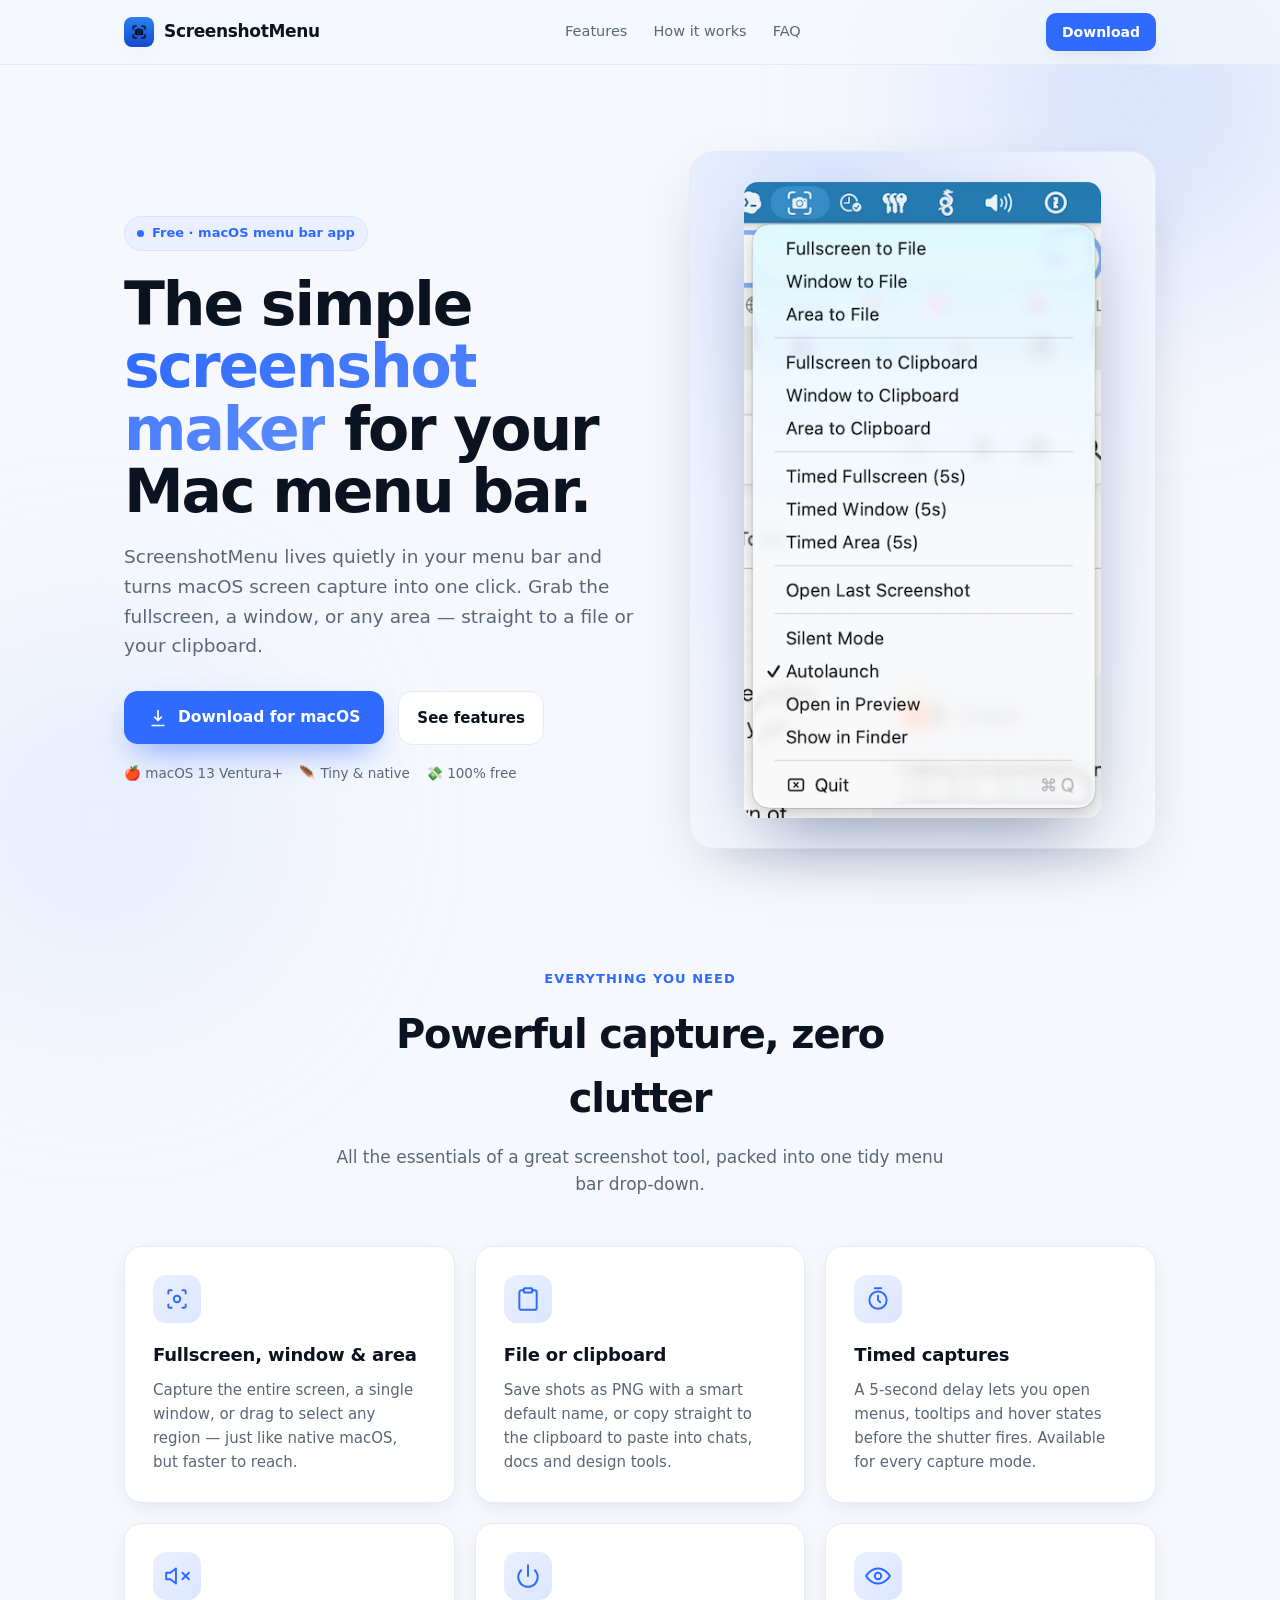
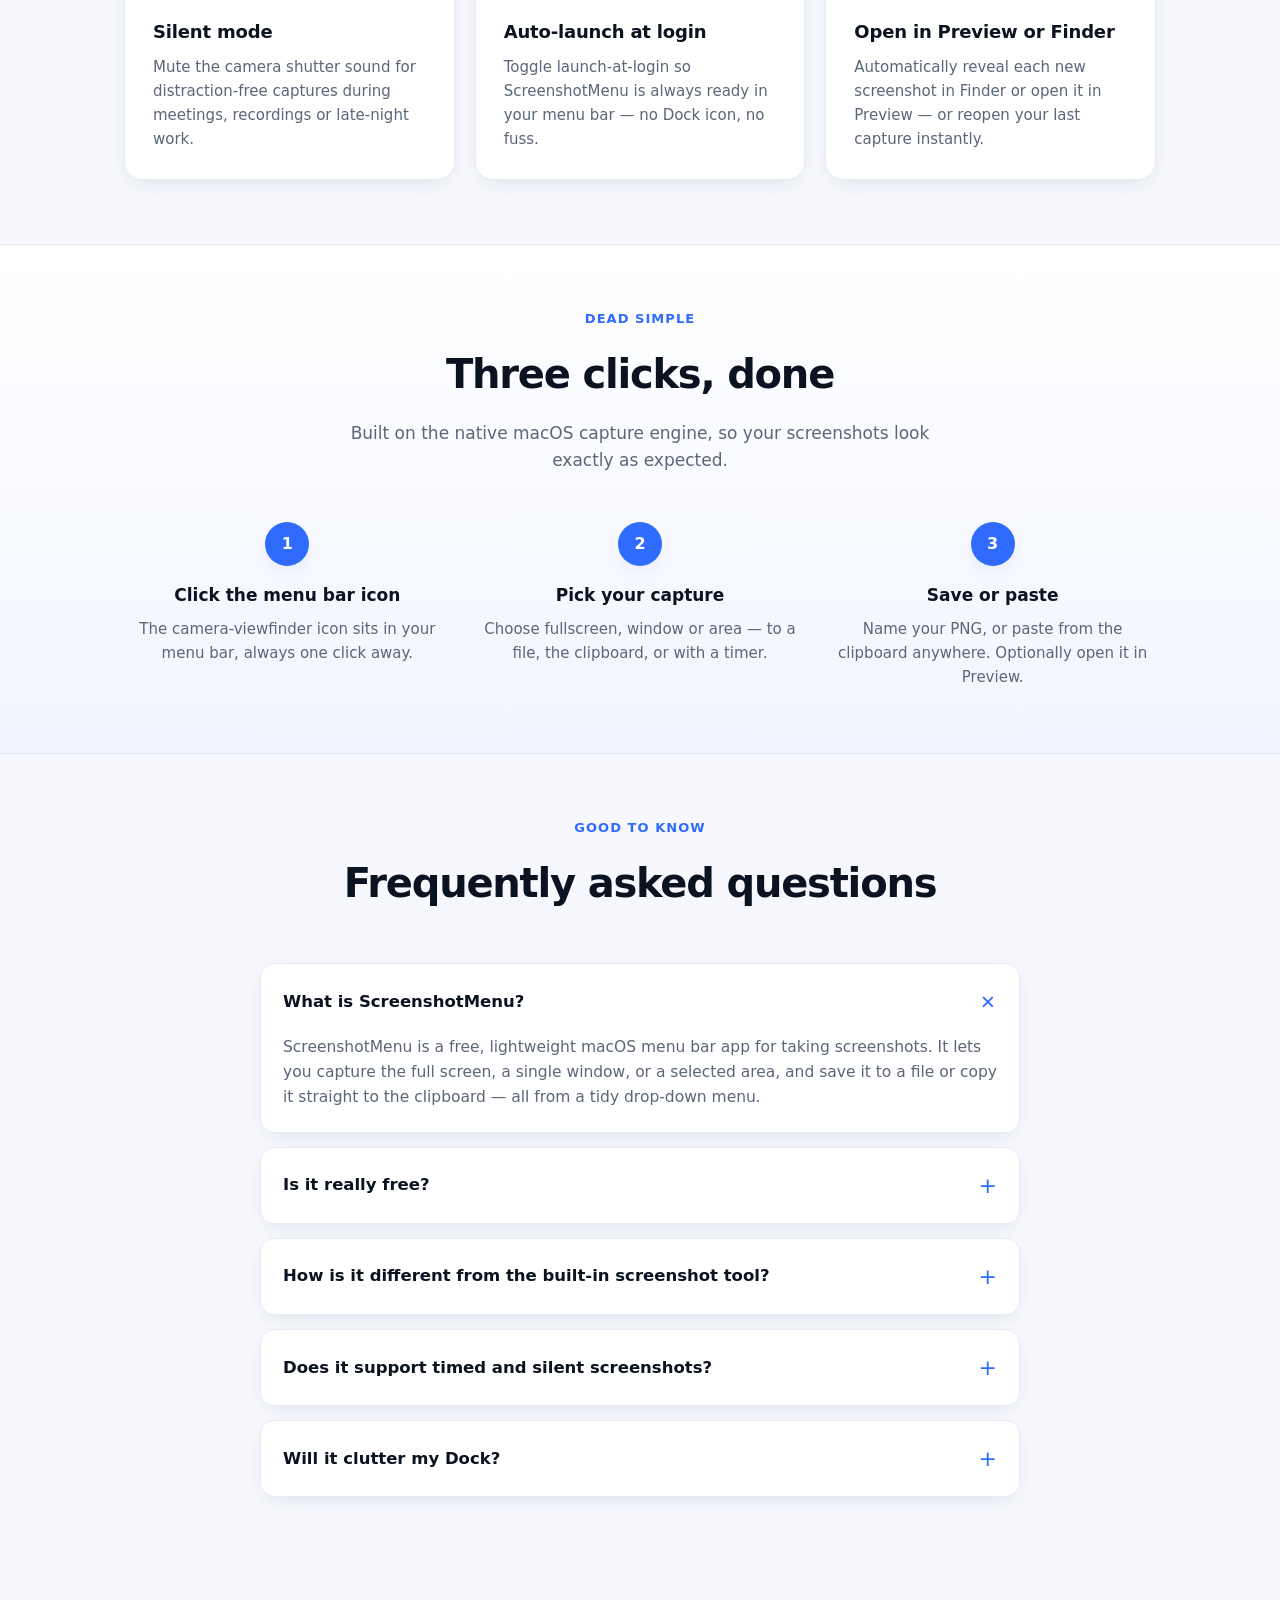
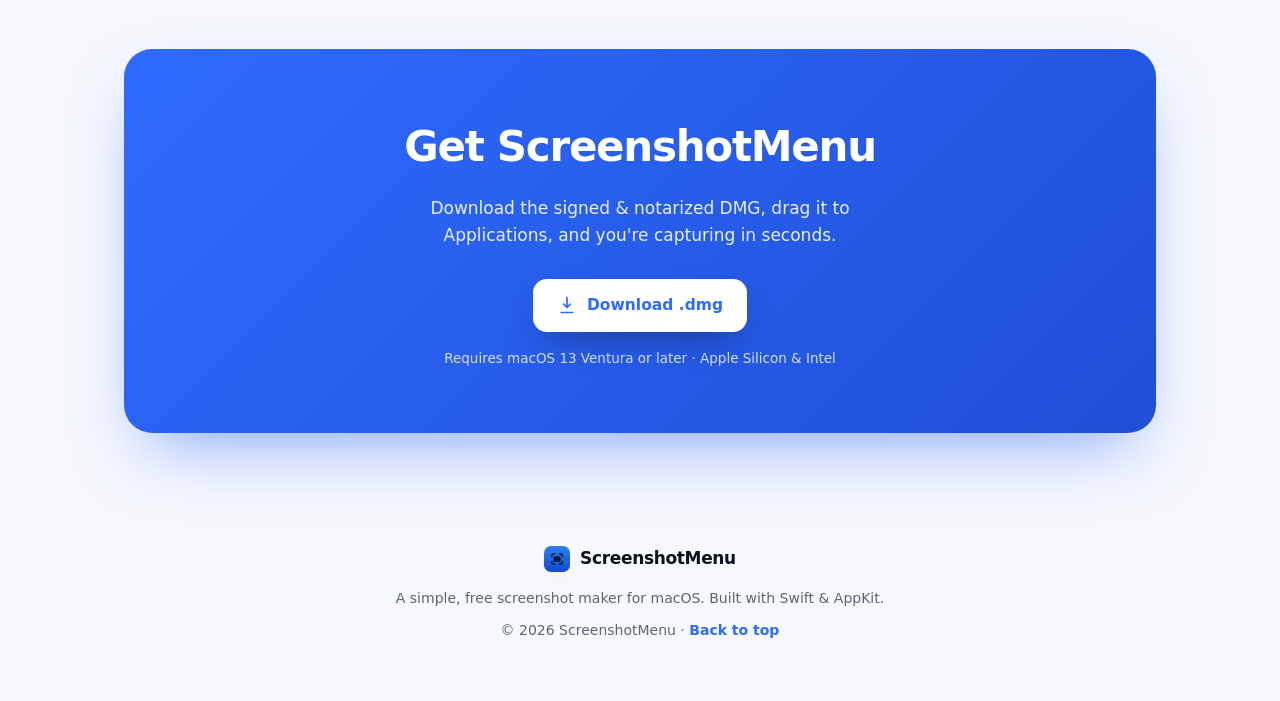
==== web/index.html @ e63505e9 "docs: add README and the marketing site The README is the page people actually land on, so it leads " ====
<!DOCTYPE html>
<html lang="en">
<head>
<meta charset="UTF-8" />
<meta name="viewport" content="width=device-width, initial-scale=1.0" />

<!-- Primary SEO -->
<title>ScreenshotMenu — Free macOS Menu Bar Screenshot App</title>
<meta name="description" content="ScreenshotMenu is a free, lightweight macOS menu bar screenshot tool. Capture fullscreen, window, or area shots to a file or clipboard, with timed captures, silent mode and auto-launch. A simple screenshot maker for Mac." />
<meta name="keywords" content="macOS screenshot app, mac screenshot maker, menu bar screenshot tool, screen capture mac, free screenshot app macOS, area screenshot mac, window screenshot, clipboard screenshot, timed screenshot, screencapture GUI" />
<meta name="author" content="ScreenshotMenu" />
<meta name="robots" content="index, follow" />
<meta name="theme-color" content="#2f6bff" />
<link rel="canonical" href="https://screenshotmenu.nestimer.com/" />
<link rel="icon" type="image/png" href="assets/icon.png" />
<link rel="apple-touch-icon" href="assets/icon.png" />

<!-- Open Graph -->
<meta property="og:type" content="website" />
<meta property="og:url" content="https://screenshotmenu.nestimer.com/" />
<meta property="og:title" content="ScreenshotMenu — Free macOS Menu Bar Screenshot App" />
<meta property="og:description" content="A simple, beautiful screenshot maker for macOS that lives in your menu bar. Capture to file or clipboard, timed shots, silent mode, auto-launch." />
<meta property="og:image" content="https://screenshotmenu.nestimer.com/assets/menu-screenshot.png" />
<meta property="og:site_name" content="ScreenshotMenu" />

<!-- Twitter -->
<meta name="twitter:card" content="summary_large_image" />
<meta name="twitter:title" content="ScreenshotMenu — Free macOS Menu Bar Screenshot App" />
<meta name="twitter:description" content="A simple, beautiful screenshot maker for macOS that lives in your menu bar." />
<meta name="twitter:image" content="https://screenshotmenu.nestimer.com/assets/menu-screenshot.png" />

<!-- Structured data: SoftwareApplication (helps Google & AI assistants) -->
<script type="application/ld+json">
{
  "@context": "https://schema.org",
  "@type": "SoftwareApplication",
  "name": "ScreenshotMenu",
  "applicationCategory": "UtilitiesApplication",
  "applicationSubCategory": "Screenshot Tool",
  "operatingSystem": "macOS 13.0 or later",
  "processorRequirements": "Apple Silicon / Intel",
  "description": "ScreenshotMenu is a free, lightweight macOS menu bar app for taking screenshots. Capture fullscreen, window, or a selected area to a file or directly to the clipboard, with timed captures, silent mode, open-in-Preview and auto-launch at login. A simple screenshot maker for Mac built on top of the native screencapture engine.",
  "offers": {
    "@type": "Offer",
    "price": "0",
    "priceCurrency": "USD"
  },
  "featureList": [
    "Fullscreen, window and area capture",
    "Save to file or copy to clipboard",
    "Timed 5-second captures",
    "Open last screenshot",
    "Silent mode (no shutter sound)",
    "Auto-launch at login",
    "Open in Preview or reveal in Finder",
    "Native menu bar app, no Dock icon"
  ],
  "image": "https://screenshotmenu.nestimer.com/assets/menu-screenshot.png",
  "url": "https://screenshotmenu.nestimer.com/",
  "downloadUrl": "https://screenshotmenu.nestimer.com/ScreenshotMenu.dmg",
  "softwareVersion": "1.0"
}
</script>

<!-- Structured data: FAQ (AI & search rich results) -->
<script type="application/ld+json">
{
  "@context": "https://schema.org",
  "@type": "FAQPage",
  "mainEntity": [
    {
      "@type": "Question",
      "name": "What is ScreenshotMenu?",
      "acceptedAnswer": {
        "@type": "Answer",
        "text": "ScreenshotMenu is a free, lightweight macOS menu bar app for taking screenshots. It lets you capture the full screen, a single window, or a selected area, and save it to a file or copy it straight to the clipboard."
      }
    },
    {
      "@type": "Question",
      "name": "Is ScreenshotMenu free?",
      "acceptedAnswer": {
        "@type": "Answer",
        "text": "Yes. ScreenshotMenu is completely free to download and use on macOS 13 (Ventura) or later."
      }
    },
    {
      "@type": "Question",
      "name": "How does ScreenshotMenu capture screenshots?",
      "acceptedAnswer": {
        "@type": "Answer",
        "text": "It provides a clean menu bar interface on top of macOS's built-in screencapture engine, so screenshots look identical to native macOS captures while being one click away from your menu bar."
      }
    },
    {
      "@type": "Question",
      "name": "Does ScreenshotMenu support timed screenshots?",
      "acceptedAnswer": {
        "@type": "Answer",
        "text": "Yes. You can take timed fullscreen, window, or area screenshots with a 5-second delay, which is useful for capturing menus, tooltips, and hover states."
      }
    }
  ]
}
</script>

<style>
  :root {
    --accent: #2f6bff;
    --accent-2: #5b8bff;
    --ink: #0b1220;
    --muted: #5b6678;
    --bg: #f6f8fd;
    --card: #ffffff;
    --border: #e6eaf2;
    --radius: 18px;
    --shadow: 0 20px 60px -20px rgba(20, 40, 90, .25);
    --shadow-sm: 0 6px 24px -10px rgba(20, 40, 90, .18);
  }

  * { box-sizing: border-box; margin: 0; padding: 0; }

  html { scroll-behavior: smooth; }

  body {
    font-family: -apple-system, BlinkMacSystemFont, "SF Pro Display", "Inter", "Segoe UI", system-ui, sans-serif;
    color: var(--ink);
    background: var(--bg);
    line-height: 1.6;
    -webkit-font-smoothing: antialiased;
    overflow-x: hidden;
  }

  /* ambient gradient blobs */
  body::before, body::after {
    content: "";
    position: fixed;
    border-radius: 50%;
    filter: blur(90px);
    z-index: -1;
    opacity: .5;
  }
  body::before {
    width: 520px; height: 520px;
    background: radial-gradient(circle, #9bb8ff, transparent 70%);
    top: -160px; right: -120px;
  }
  body::after {
    width: 480px; height: 480px;
    background: radial-gradient(circle, #c9d8ff, transparent 70%);
    bottom: -160px; left: -140px;
  }

  a { color: inherit; text-decoration: none; }

  .wrap { max-width: 1080px; margin: 0 auto; padding: 0 24px; }

  /* NAV */
  nav {
    position: sticky; top: 0; z-index: 50;
    backdrop-filter: saturate(180%) blur(20px);
    background: rgba(246, 248, 253, .72);
    border-bottom: 1px solid var(--border);
  }
  nav .wrap { display: flex; align-items: center; justify-content: space-between; height: 64px; }
  .brand { display: flex; align-items: center; gap: 10px; font-weight: 700; font-size: 17px; letter-spacing: -.02em; }
  .brand img { width: 30px; height: 30px; border-radius: 8px; box-shadow: var(--shadow-sm); }
  .nav-links { display: flex; gap: 26px; font-size: 14.5px; color: var(--muted); font-weight: 500; }
  .nav-links a:hover { color: var(--ink); }
  .nav-cta {
    background: var(--accent); color: #fff; padding: 8px 16px; border-radius: 10px;
    font-size: 14px; font-weight: 600; box-shadow: var(--shadow-sm);
    transition: transform .15s ease, box-shadow .15s ease;
  }
  .nav-cta:hover { transform: translateY(-1px); box-shadow: 0 10px 24px -8px rgba(47,107,255,.6); }
  @media (max-width: 720px) { .nav-links { display: none; } }

  /* HERO */
  .hero { padding: 86px 0 56px; }
  .hero .wrap { display: grid; grid-template-columns: 1.05fr .95fr; gap: 48px; align-items: center; }
  .pill {
    display: inline-flex; align-items: center; gap: 8px;
    background: #eaf0ff; color: var(--accent); font-weight: 600; font-size: 13px;
    padding: 6px 12px; border-radius: 999px; margin-bottom: 22px;
    border: 1px solid #d8e2ff;
  }
  .pill .dot { width: 7px; height: 7px; border-radius: 50%; background: var(--accent); }
  h1 {
    font-size: clamp(38px, 5.4vw, 60px); line-height: 1.04; letter-spacing: -.035em;
    font-weight: 800; margin-bottom: 20px;
  }
  h1 .grad {
    background: linear-gradient(120deg, var(--accent), var(--accent-2));
    -webkit-background-clip: text; background-clip: text; color: transparent;
  }
  .lead { font-size: 18.5px; color: var(--muted); max-width: 520px; margin-bottom: 30px; }
  .cta-row { display: flex; gap: 14px; align-items: center; flex-wrap: wrap; }
  .btn-primary {
    display: inline-flex; align-items: center; gap: 10px;
    background: var(--accent); color: #fff; font-weight: 650; font-size: 15.5px;
    padding: 14px 24px; border-radius: 14px; box-shadow: 0 14px 34px -12px rgba(47,107,255,.7);
    transition: transform .15s ease, box-shadow .15s ease;
  }
  .btn-primary:hover { transform: translateY(-2px); box-shadow: 0 20px 44px -12px rgba(47,107,255,.85); }
  .btn-ghost {
    display: inline-flex; align-items: center; gap: 8px;
    color: var(--ink); font-weight: 600; font-size: 15px; padding: 14px 18px;
    border-radius: 14px; border: 1px solid var(--border); background: var(--card);
    transition: border-color .15s ease;
  }
  .btn-ghost:hover { border-color: #c7d2e8; }
  .meta-line { margin-top: 18px; font-size: 13.5px; color: var(--muted); display: flex; gap: 16px; flex-wrap: wrap; }
  .meta-line span { display: inline-flex; align-items: center; gap: 6px; }

  /* hero visual */
  .shot-stage {
    position: relative; display: flex; justify-content: center;
    padding: 30px;
    border-radius: 26px;
    background:
      radial-gradient(120% 120% at 30% 0%, #dbe6ff 0%, #eef3ff 45%, #f6f8fd 100%);
    border: 1px solid var(--border);
    box-shadow: var(--shadow);
  }
  .shot-stage img.shot {
    width: 88%; max-width: 360px; border-radius: 14px;
    box-shadow: 0 30px 70px -24px rgba(20,40,90,.5);
  }

  @media (max-width: 880px) {
    .hero .wrap { grid-template-columns: 1fr; }
    .hero { padding: 56px 0 36px; }
    .lead { margin-left: auto; margin-right: auto; }
    .hero .col-text { text-align: center; }
    .cta-row { justify-content: center; }
    .meta-line { justify-content: center; }
  }

  /* SECTION */
  section { padding: 64px 0; }
  .section-head { text-align: center; max-width: 640px; margin: 0 auto 48px; }
  .section-head h2 { font-size: clamp(28px, 3.6vw, 40px); letter-spacing: -.03em; font-weight: 800; margin-bottom: 14px; }
  .section-head p { color: var(--muted); font-size: 17px; }
  .eyebrow { color: var(--accent); font-weight: 700; font-size: 13px; letter-spacing: .08em; text-transform: uppercase; margin-bottom: 12px; }

  /* FEATURE GRID */
  .grid { display: grid; grid-template-columns: repeat(3, 1fr); gap: 20px; }
  @media (max-width: 880px) { .grid { grid-template-columns: 1fr; } }
  .feature {
    background: var(--card); border: 1px solid var(--border); border-radius: var(--radius);
    padding: 28px; box-shadow: var(--shadow-sm);
    transition: transform .18s ease, box-shadow .18s ease;
  }
  .feature:hover { transform: translateY(-4px); box-shadow: var(--shadow); }
  .ficon {
    width: 48px; height: 48px; border-radius: 13px; display: grid; place-items: center;
    background: linear-gradient(135deg, #eaf0ff, #dbe6ff); color: var(--accent); margin-bottom: 18px;
  }
  .ficon svg { width: 26px; height: 26px; }
  .feature h3 { font-size: 18px; letter-spacing: -.01em; margin-bottom: 8px; }
  .feature p { color: var(--muted); font-size: 15px; }

  /* HOW / steps */
  .how { background: linear-gradient(180deg, #fff, #f1f5ff); border-top: 1px solid var(--border); border-bottom: 1px solid var(--border); }
  .steps { display: grid; grid-template-columns: repeat(3, 1fr); gap: 26px; }
  @media (max-width: 880px) { .steps { grid-template-columns: 1fr; } }
  .step { text-align: center; }
  .step .num {
    width: 44px; height: 44px; border-radius: 50%; background: var(--accent); color: #fff;
    display: grid; place-items: center; font-weight: 700; margin: 0 auto 16px; box-shadow: var(--shadow-sm);
  }
  .step h3 { font-size: 17px; margin-bottom: 8px; }
  .step p { color: var(--muted); font-size: 15px; }

  /* FAQ */
  .faq-list { max-width: 760px; margin: 0 auto; display: flex; flex-direction: column; gap: 14px; }
  details {
    background: var(--card); border: 1px solid var(--border); border-radius: 14px;
    padding: 4px 22px; box-shadow: var(--shadow-sm);
  }
  details summary {
    cursor: pointer; list-style: none; padding: 16px 0; font-weight: 650; font-size: 16.5px;
    display: flex; justify-content: space-between; align-items: center; gap: 16px;
  }
  details summary::-webkit-details-marker { display: none; }
  details summary::after { content: "+"; color: var(--accent); font-size: 22px; font-weight: 400; transition: transform .2s ease; }
  details[open] summary::after { transform: rotate(45deg); }
  details p { color: var(--muted); padding: 0 0 18px; font-size: 15.5px; }

  /* DOWNLOAD CTA */
  .download {
    text-align: center;
    background: linear-gradient(135deg, var(--accent), #1f4fd6);
    color: #fff; border-radius: 28px; padding: 64px 32px; margin: 24px 0 0;
    box-shadow: 0 30px 70px -24px rgba(47,107,255,.6);
  }
  .download h2 { font-size: clamp(28px, 4vw, 42px); letter-spacing: -.03em; margin-bottom: 14px; font-weight: 800; }
  .download p { opacity: .9; font-size: 17px; max-width: 520px; margin: 0 auto 30px; }
  .download .btn-primary { background: #fff; color: var(--accent); box-shadow: 0 14px 34px -12px rgba(0,0,0,.4); }
  .download .btn-primary:hover { box-shadow: 0 20px 44px -12px rgba(0,0,0,.5); }
  .download .sub { margin-top: 16px; font-size: 13.5px; opacity: .8; }

  /* FOOTER */
  footer { padding: 48px 0 60px; text-align: center; color: var(--muted); font-size: 14px; }
  footer .brand { justify-content: center; margin-bottom: 14px; color: var(--ink); }
  footer a { color: var(--accent); font-weight: 600; }
</style>
</head>
<body>

<nav>
  <div class="wrap">
    <a class="brand" href="#top"><img src="assets/icon.png" alt="ScreenshotMenu icon" /> ScreenshotMenu</a>
    <div class="nav-links">
      <a href="#features">Features</a>
      <a href="#how">How it works</a>
      <a href="#faq">FAQ</a>
    </div>
    <a class="nav-cta" href="#download">Download</a>
  </div>
</nav>

<!-- HERO -->
<header class="hero" id="top">
  <div class="wrap">
    <div class="col-text">
      <span class="pill"><span class="dot"></span> Free · macOS menu bar app</span>
      <h1>The simple <span class="grad">screenshot maker</span> for your Mac menu bar.</h1>
      <p class="lead">
        ScreenshotMenu lives quietly in your menu bar and turns macOS screen capture into one click.
        Grab the fullscreen, a window, or any area — straight to a file or your clipboard.
      </p>
      <div class="cta-row">
        <a class="btn-primary" href="#download">
          <svg width="20" height="20" viewBox="0 0 24 24" fill="none" stroke="currentColor" stroke-width="2" stroke-linecap="round" stroke-linejoin="round"><path d="M12 3v12m0 0l-4-4m4 4l4-4M5 21h14"/></svg>
          Download for macOS
        </a>
        <a class="btn-ghost" href="#features">See features</a>
      </div>
      <div class="meta-line">
        <span>🍎 macOS 13 Ventura+</span>
        <span>🪶 Tiny & native</span>
        <span>💸 100% free</span>
      </div>
    </div>

    <div class="col-visual">
      <div class="shot-stage">
        <img class="shot" src="assets/menu-screenshot.png" alt="ScreenshotMenu open in the macOS menu bar showing capture options" />
      </div>
    </div>
  </div>
</header>

<!-- FEATURES -->
<section id="features">
  <div class="wrap">
    <div class="section-head">
      <div class="eyebrow">Everything you need</div>
      <h2>Powerful capture, zero clutter</h2>
      <p>All the essentials of a great screenshot tool, packed into one tidy menu bar drop-down.</p>
    </div>

    <div class="grid">
      <div class="feature">
        <div class="ficon"><svg viewBox="0 0 24 24" fill="none" stroke="currentColor" stroke-width="1.8" stroke-linecap="round" stroke-linejoin="round"><path d="M4 7V5a1 1 0 0 1 1-1h2M17 4h2a1 1 0 0 1 1 1v2M20 17v2a1 1 0 0 1-1 1h-2M7 20H5a1 1 0 0 1-1-1v-2"/><circle cx="12" cy="12" r="3"/></svg></div>
        <h3>Fullscreen, window & area</h3>
        <p>Capture the entire screen, a single window, or drag to select any region — just like native macOS, but faster to reach.</p>
      </div>

      <div class="feature">
        <div class="ficon"><svg viewBox="0 0 24 24" fill="none" stroke="currentColor" stroke-width="1.8" stroke-linecap="round" stroke-linejoin="round"><rect x="8" y="2" width="8" height="4" rx="1"/><path d="M16 4h2a2 2 0 0 1 2 2v14a2 2 0 0 1-2 2H6a2 2 0 0 1-2-2V6a2 2 0 0 1 2-2h2"/></svg></div>
        <h3>File or clipboard</h3>
        <p>Save shots as PNG with a smart default name, or copy straight to the clipboard to paste into chats, docs and design tools.</p>
      </div>

      <div class="feature">
        <div class="ficon"><svg viewBox="0 0 24 24" fill="none" stroke="currentColor" stroke-width="1.8" stroke-linecap="round" stroke-linejoin="round"><circle cx="12" cy="13" r="8"/><path d="M12 9v4l2 2M9 2h6"/></svg></div>
        <h3>Timed captures</h3>
        <p>A 5-second delay lets you open menus, tooltips and hover states before the shutter fires. Available for every capture mode.</p>
      </div>

      <div class="feature">
        <div class="ficon"><svg viewBox="0 0 24 24" fill="none" stroke="currentColor" stroke-width="1.8" stroke-linecap="round" stroke-linejoin="round"><path d="M11 5 6 9H2v6h4l5 4V5z"/><line x1="23" y1="9" x2="17" y2="15"/><line x1="17" y1="9" x2="23" y2="15"/></svg></div>
        <h3>Silent mode</h3>
        <p>Mute the camera shutter sound for distraction-free captures during meetings, recordings or late-night work.</p>
      </div>

      <div class="feature">
        <div class="ficon"><svg viewBox="0 0 24 24" fill="none" stroke="currentColor" stroke-width="1.8" stroke-linecap="round" stroke-linejoin="round"><path d="M18.36 6.64a9 9 0 1 1-12.73 0"/><line x1="12" y1="2" x2="12" y2="12"/></svg></div>
        <h3>Auto-launch at login</h3>
        <p>Toggle launch-at-login so ScreenshotMenu is always ready in your menu bar — no Dock icon, no fuss.</p>
      </div>

      <div class="feature">
        <div class="ficon"><svg viewBox="0 0 24 24" fill="none" stroke="currentColor" stroke-width="1.8" stroke-linecap="round" stroke-linejoin="round"><path d="M1 12s4-7 11-7 11 7 11 7-4 7-11 7-11-7-11-7z"/><circle cx="12" cy="12" r="3"/></svg></div>
        <h3>Open in Preview or Finder</h3>
        <p>Automatically reveal each new screenshot in Finder or open it in Preview — or reopen your last capture instantly.</p>
      </div>
    </div>
  </div>
</section>

<!-- HOW IT WORKS -->
<section class="how" id="how">
  <div class="wrap">
    <div class="section-head">
      <div class="eyebrow">Dead simple</div>
      <h2>Three clicks, done</h2>
      <p>Built on the native macOS capture engine, so your screenshots look exactly as expected.</p>
    </div>
    <div class="steps">
      <div class="step">
        <div class="num">1</div>
        <h3>Click the menu bar icon</h3>
        <p>The camera-viewfinder icon sits in your menu bar, always one click away.</p>
      </div>
      <div class="step">
        <div class="num">2</div>
        <h3>Pick your capture</h3>
        <p>Choose fullscreen, window or area — to a file, the clipboard, or with a timer.</p>
      </div>
      <div class="step">
        <div class="num">3</div>
        <h3>Save or paste</h3>
        <p>Name your PNG, or paste from the clipboard anywhere. Optionally open it in Preview.</p>
      </div>
    </div>
  </div>
</section>

<!-- FAQ -->
<section id="faq">
  <div class="wrap">
    <div class="section-head">
      <div class="eyebrow">Good to know</div>
      <h2>Frequently asked questions</h2>
    </div>
    <div class="faq-list">
      <details open>
        <summary>What is ScreenshotMenu?</summary>
        <p>ScreenshotMenu is a free, lightweight macOS menu bar app for taking screenshots. It lets you capture the full screen, a single window, or a selected area, and save it to a file or copy it straight to the clipboard — all from a tidy drop-down menu.</p>
      </details>
      <details>
        <summary>Is it really free?</summary>
        <p>Yes. ScreenshotMenu is completely free to download and use on macOS 13 (Ventura) or later, on both Apple Silicon and Intel Macs.</p>
      </details>
      <details>
        <summary>How is it different from the built-in screenshot tool?</summary>
        <p>It uses the same native macOS capture engine, so quality is identical — but it puts every mode (file, clipboard, timed, fullscreen, window, area) one click away in your menu bar, with extras like silent mode, auto-launch and open-in-Preview.</p>
      </details>
      <details>
        <summary>Does it support timed and silent screenshots?</summary>
        <p>Yes. Take 5-second timed captures to grab menus and hover states, and enable Silent Mode to mute the shutter sound.</p>
      </details>
      <details>
        <summary>Will it clutter my Dock?</summary>
        <p>No. ScreenshotMenu is a menu-bar-only app (no Dock icon) and uses almost no resources.</p>
      </details>
    </div>
  </div>
</section>

<!-- DOWNLOAD -->
<section id="download">
  <div class="wrap">
    <div class="download">
      <h2>Get ScreenshotMenu</h2>
      <p>Download the signed &amp; notarized DMG, drag it to Applications, and you're capturing in seconds.</p>
      <a class="btn-primary" href="ScreenshotMenu.dmg" download>
        <svg width="20" height="20" viewBox="0 0 24 24" fill="none" stroke="currentColor" stroke-width="2" stroke-linecap="round" stroke-linejoin="round"><path d="M12 3v12m0 0l-4-4m4 4l4-4M5 21h14"/></svg>
        Download .dmg
      </a>
      <div class="sub">Requires macOS 13 Ventura or later · Apple Silicon &amp; Intel</div>
    </div>
  </div>
</section>

<!-- FOOTER -->
<footer>
  <div class="wrap">
    <div class="brand"><img src="assets/icon.png" alt="ScreenshotMenu icon" style="width:26px;height:26px;border-radius:7px;" /> ScreenshotMenu</div>
    <p>A simple, free screenshot maker for macOS. Built with Swift &amp; AppKit.</p>
    <p style="margin-top:10px;">© 2026 ScreenshotMenu · <a href="#top">Back to top</a></p>
  </div>
</footer>

</body>
</html>
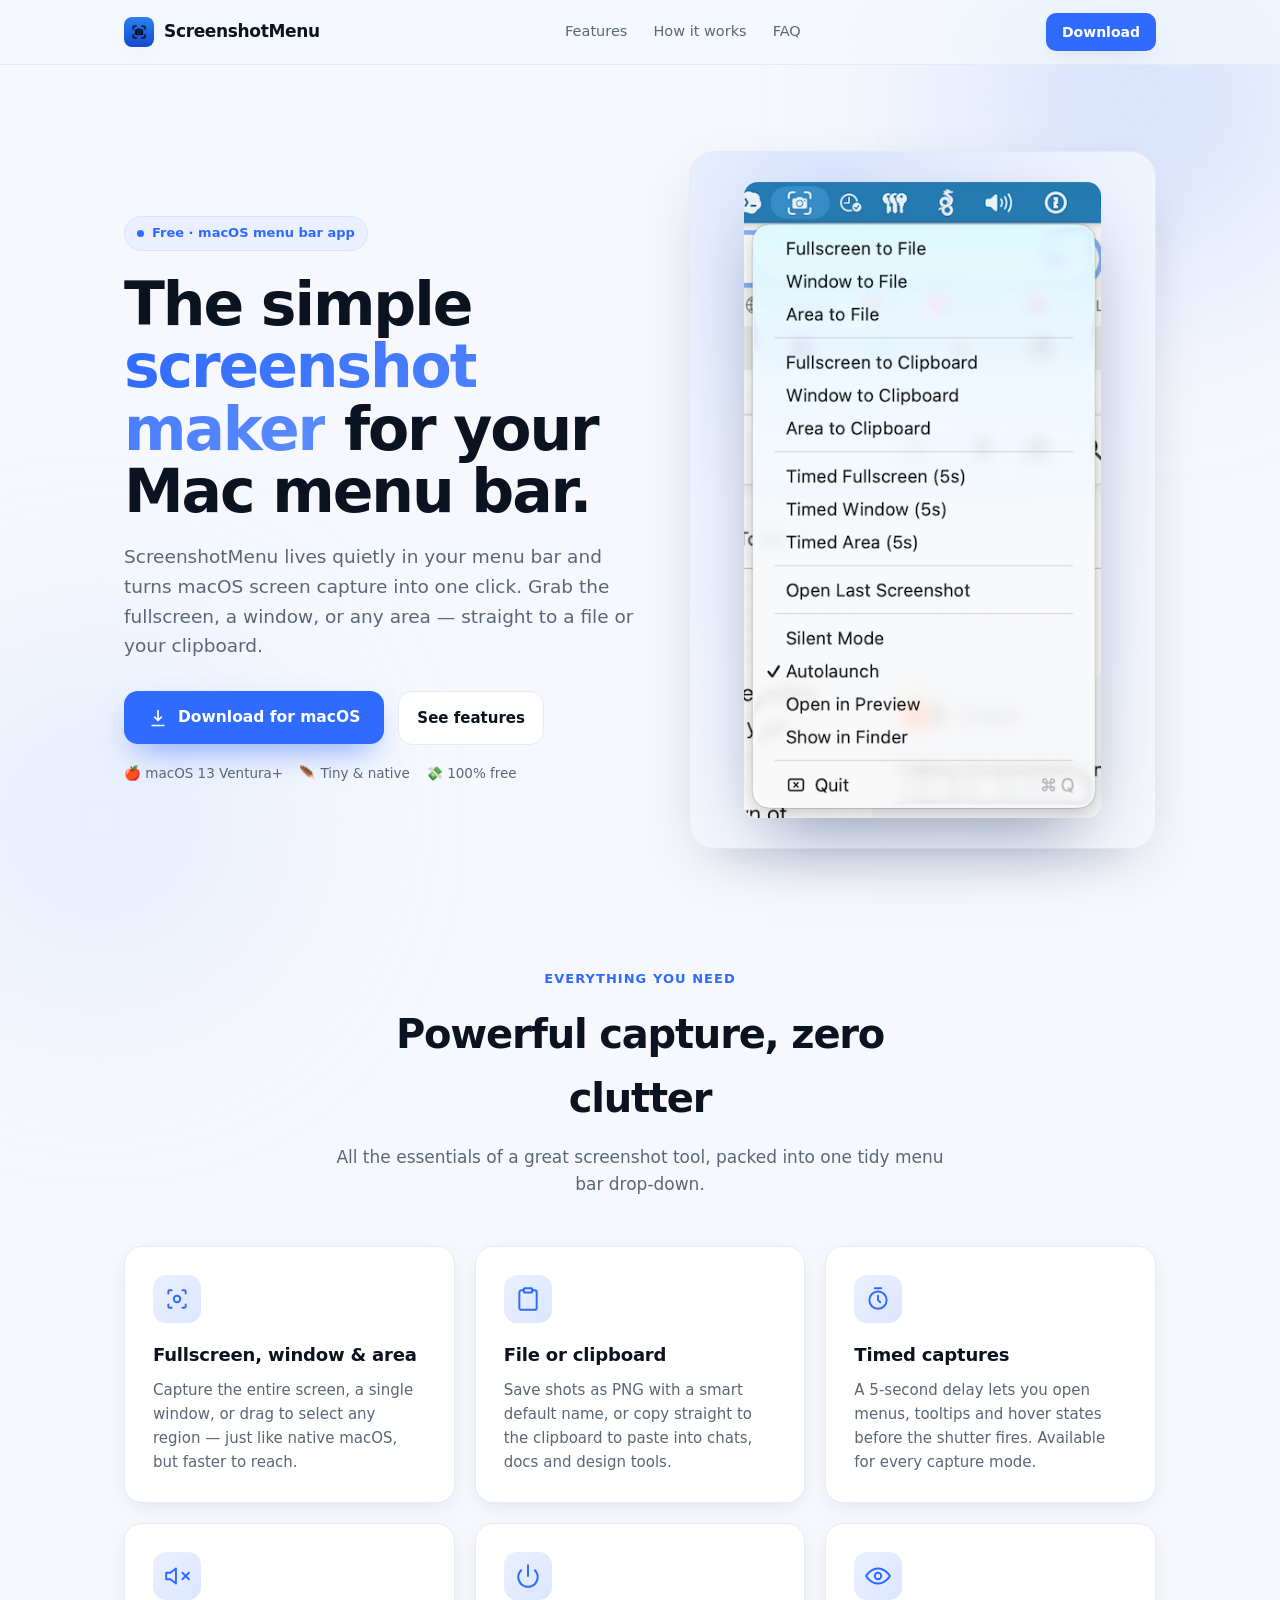
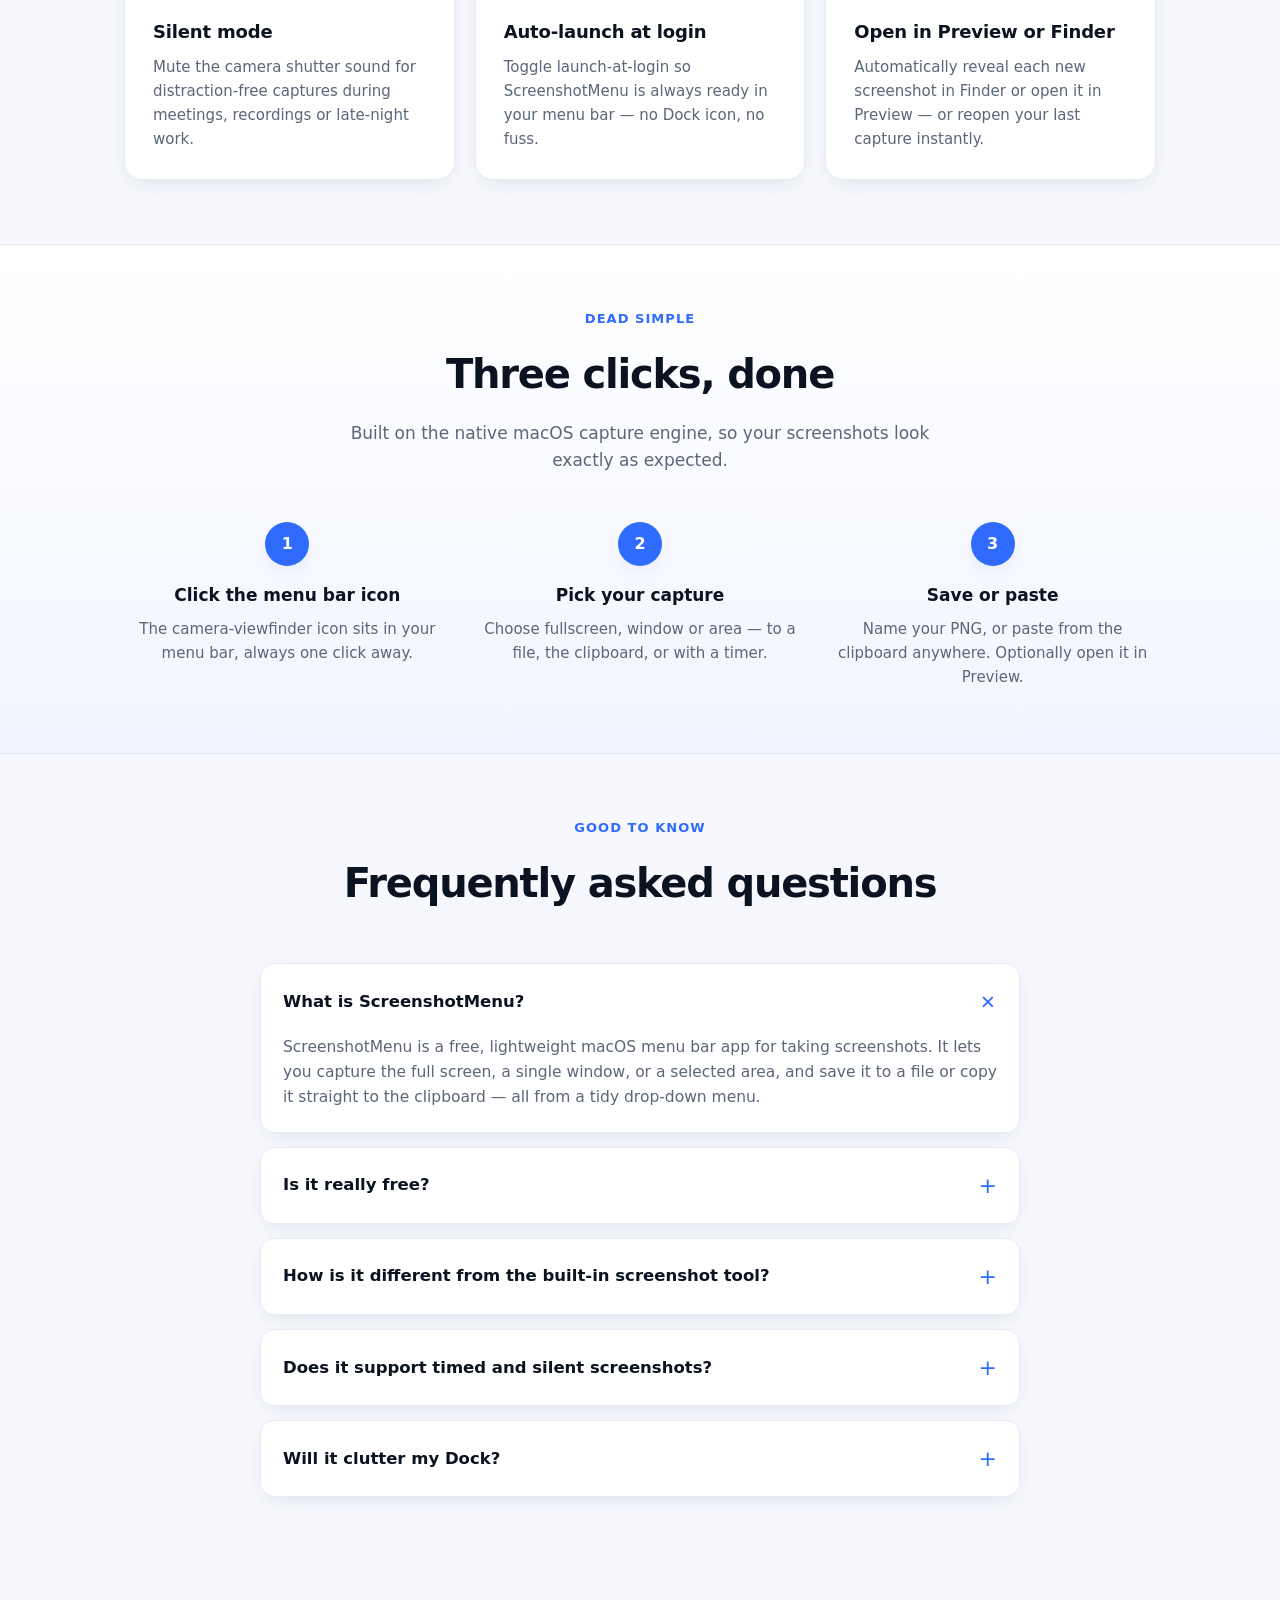
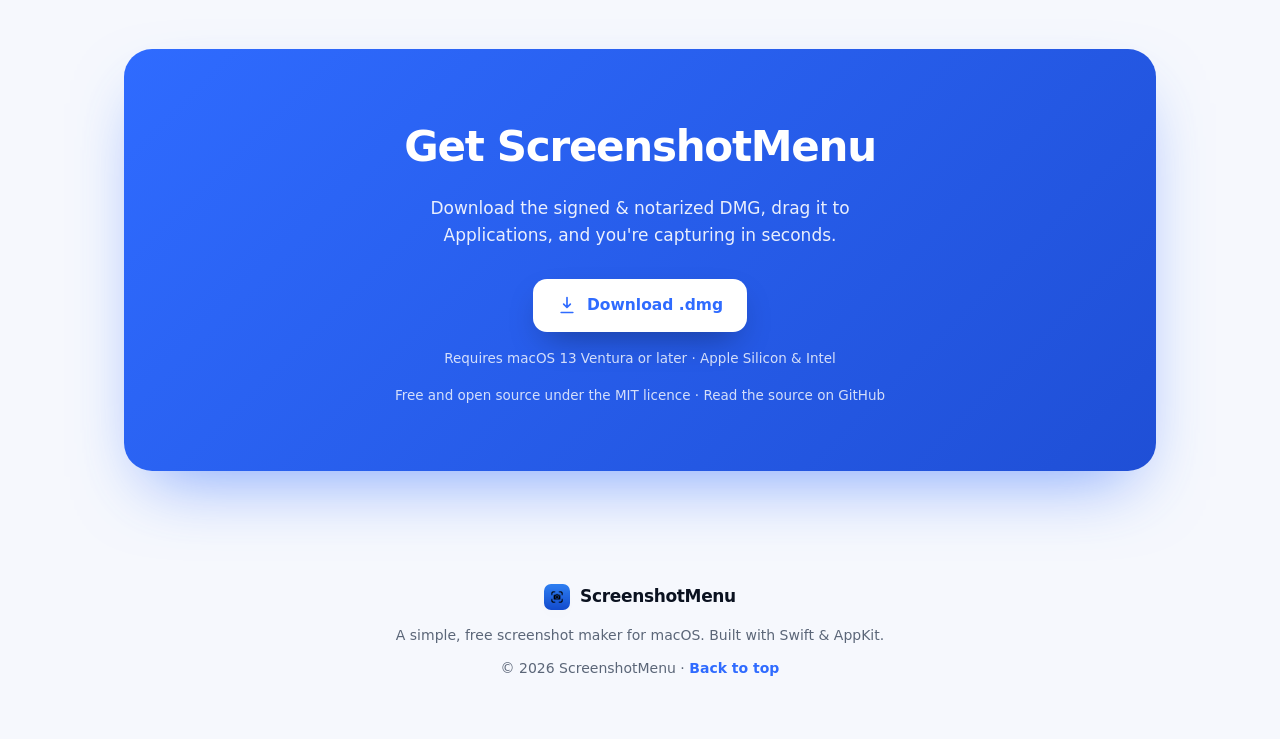
==== commit b4e5c004: "site: point downloads at the GitHub release The page linked a DMG sitting next to it, which had drif" ====
--- a/web/index.html
+++ b/web/index.html
@@ -57,7 +57,7 @@
   ],
   "image": "https://screenshotmenu.nestimer.com/assets/menu-screenshot.png",
   "url": "https://screenshotmenu.nestimer.com/",
-  "downloadUrl": "https://screenshotmenu.nestimer.com/ScreenshotMenu.dmg",
+  "downloadUrl": "https://github.com/ScreenshotMenu/ScreenshotMenu/releases/latest/download/ScreenshotMenu.dmg",
   "softwareVersion": "1.0"
 }
 </script>
@@ -467,11 +467,12 @@
     <div class="download">
       <h2>Get ScreenshotMenu</h2>
       <p>Download the signed &amp; notarized DMG, drag it to Applications, and you're capturing in seconds.</p>
-      <a class="btn-primary" href="ScreenshotMenu.dmg" download>
+      <a class="btn-primary" href="https://github.com/ScreenshotMenu/ScreenshotMenu/releases/latest/download/ScreenshotMenu.dmg">
         <svg width="20" height="20" viewBox="0 0 24 24" fill="none" stroke="currentColor" stroke-width="2" stroke-linecap="round" stroke-linejoin="round"><path d="M12 3v12m0 0l-4-4m4 4l4-4M5 21h14"/></svg>
         Download .dmg
       </a>
       <div class="sub">Requires macOS 13 Ventura or later · Apple Silicon &amp; Intel</div>
+      <div class="sub">Free and open source under the MIT licence · <a href="https://github.com/ScreenshotMenu/ScreenshotMenu">Read the source on GitHub</a></div>
     </div>
   </div>
 </section>
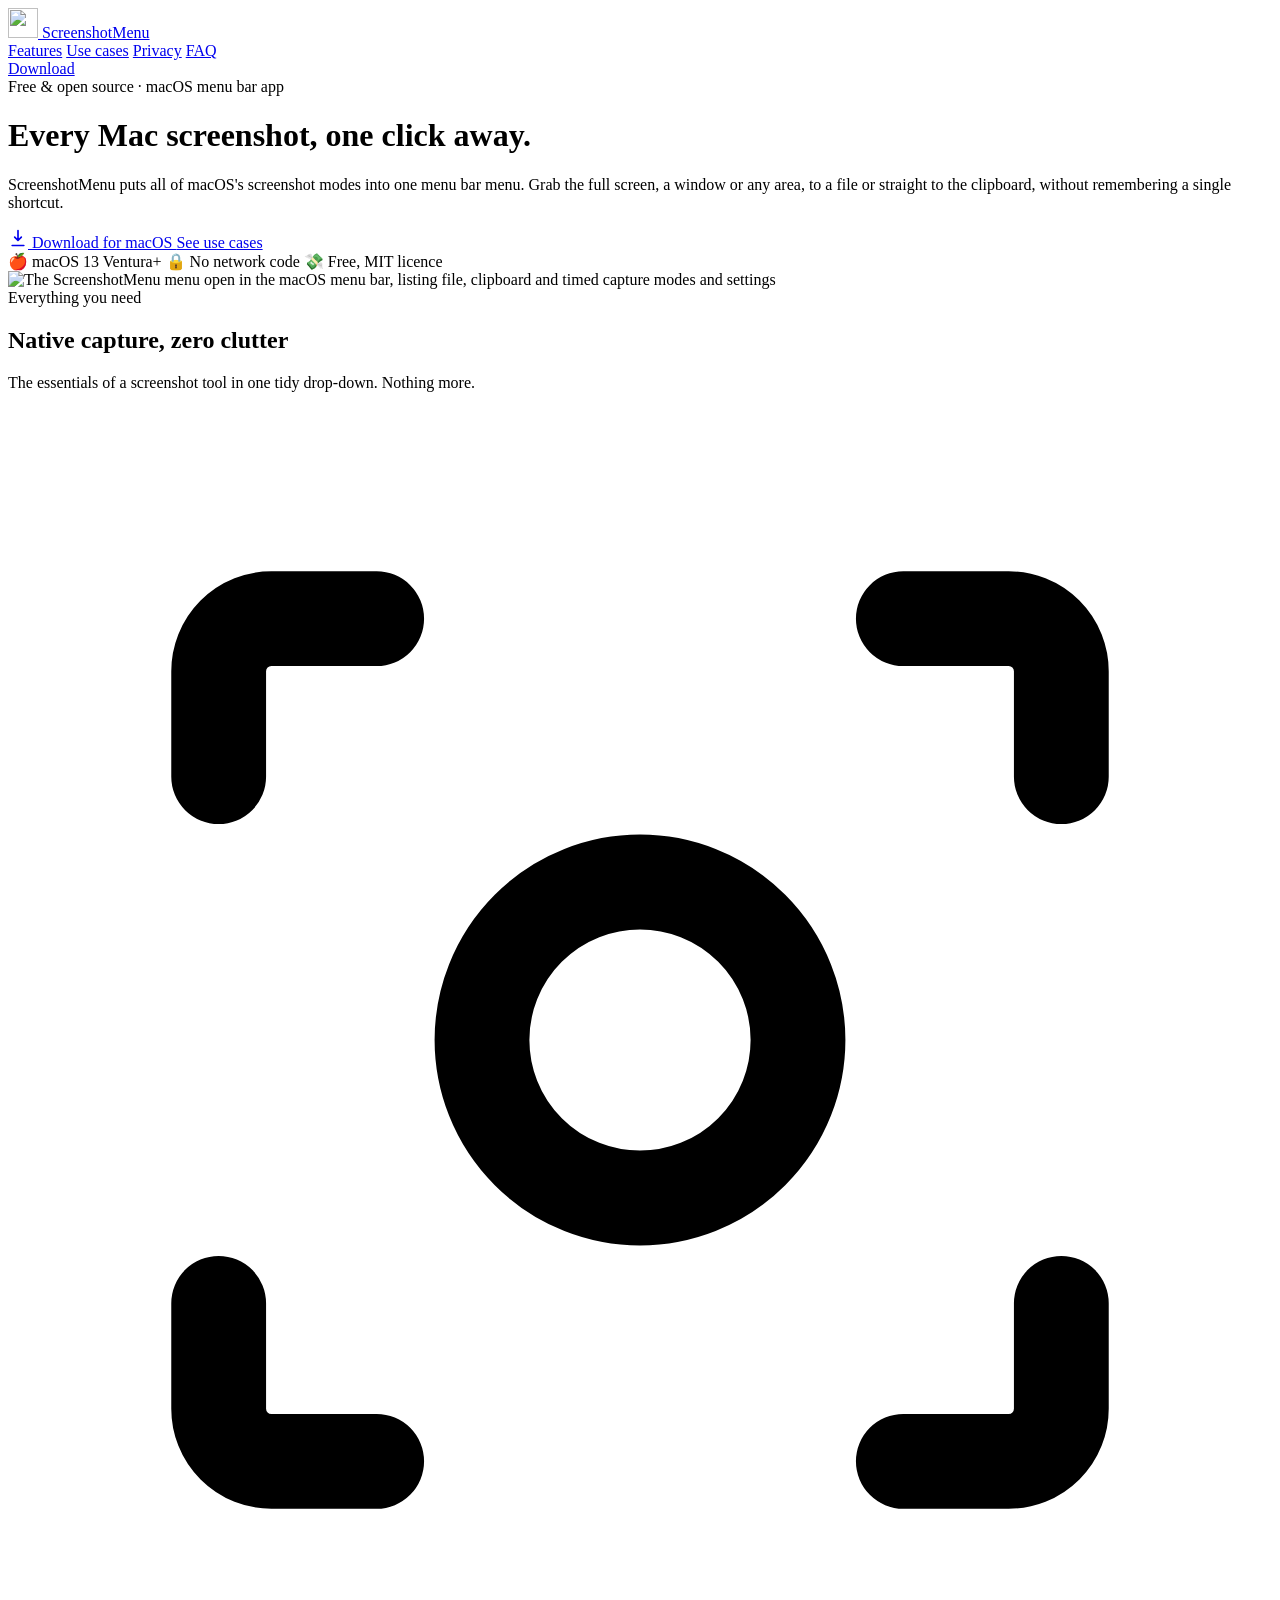
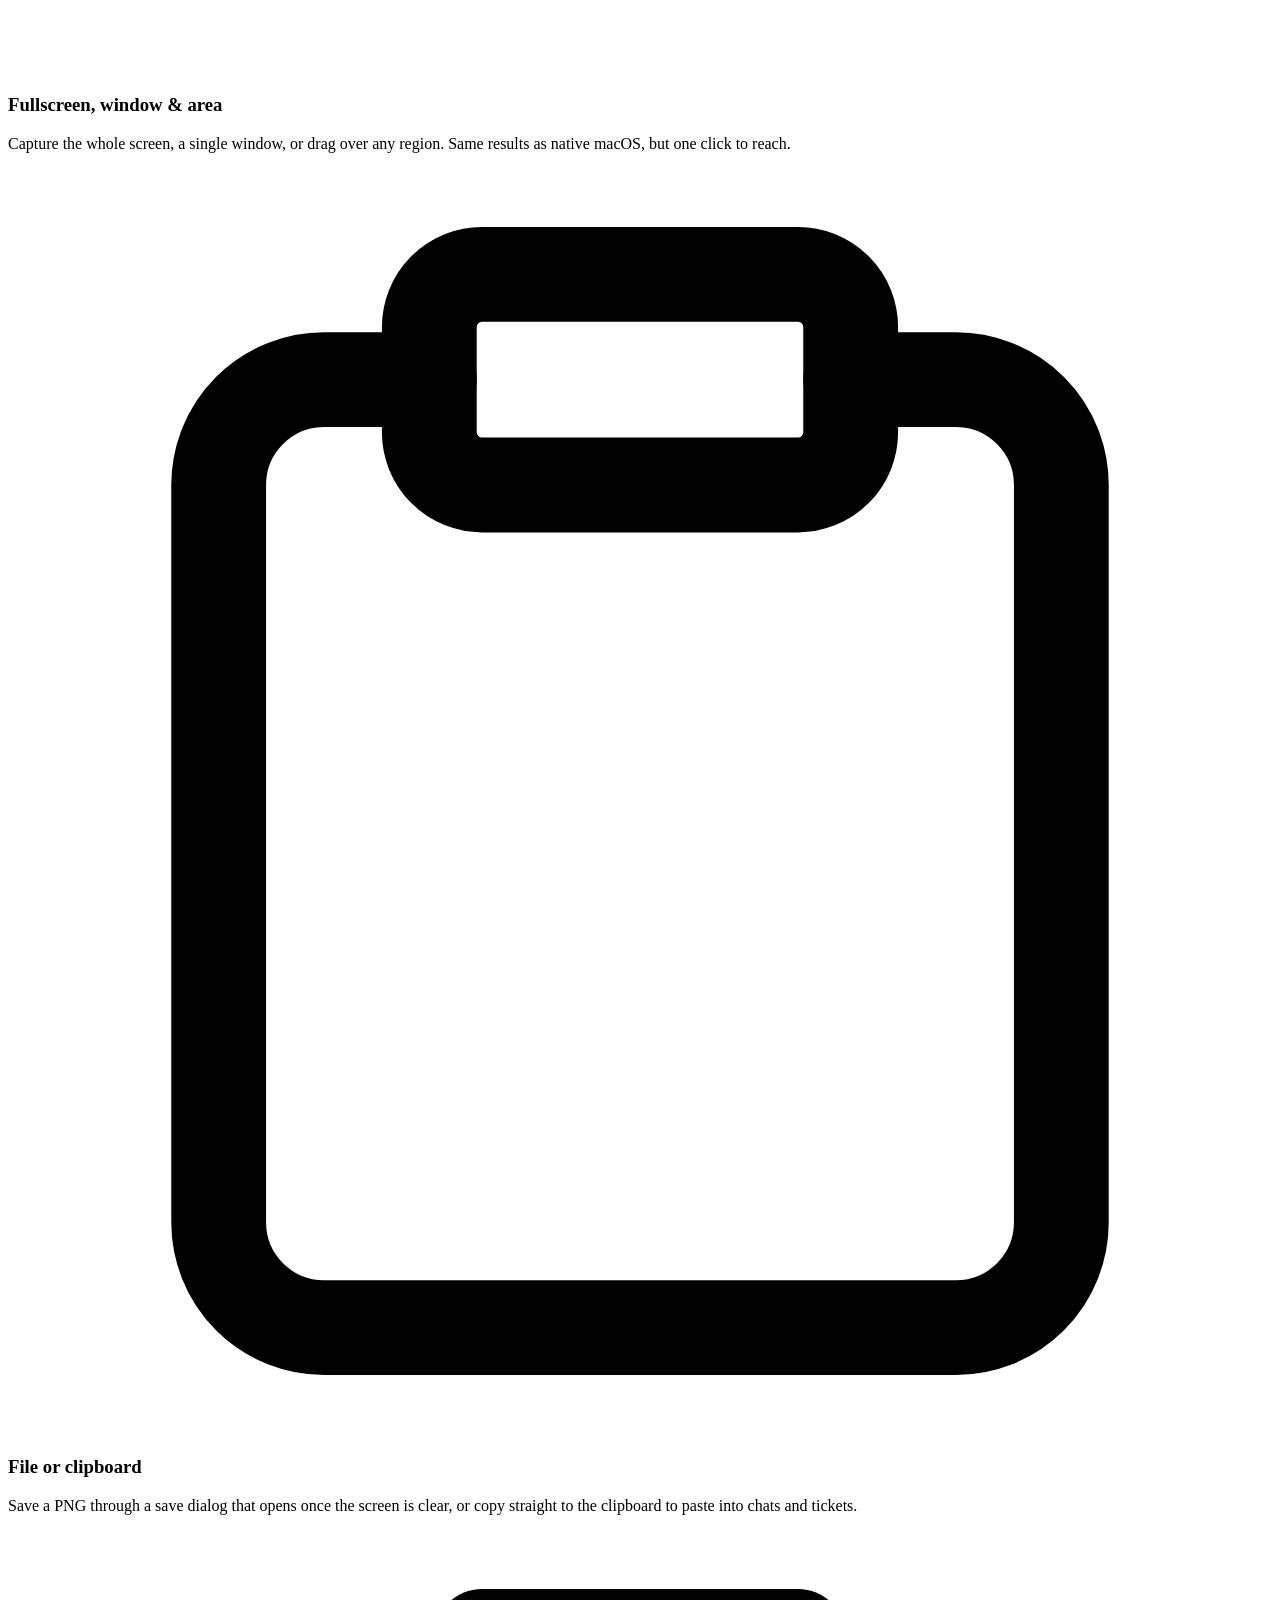
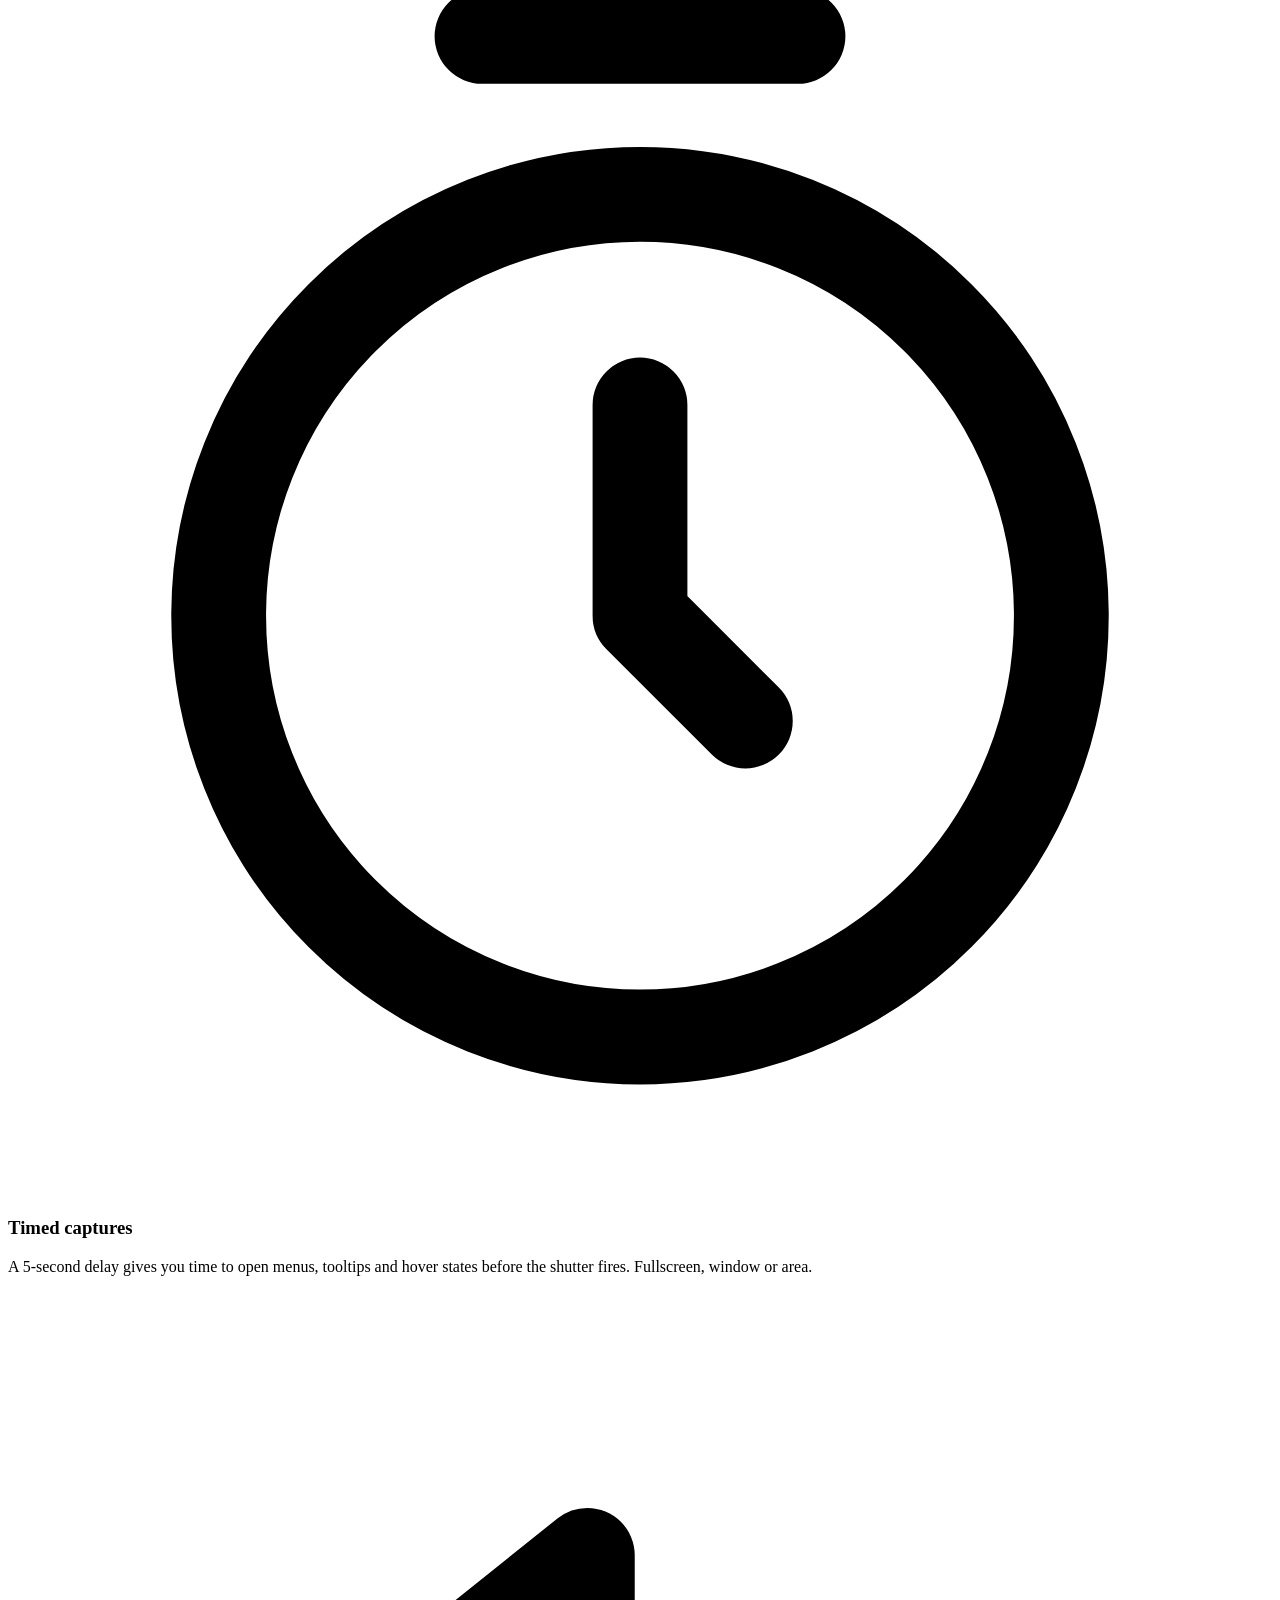
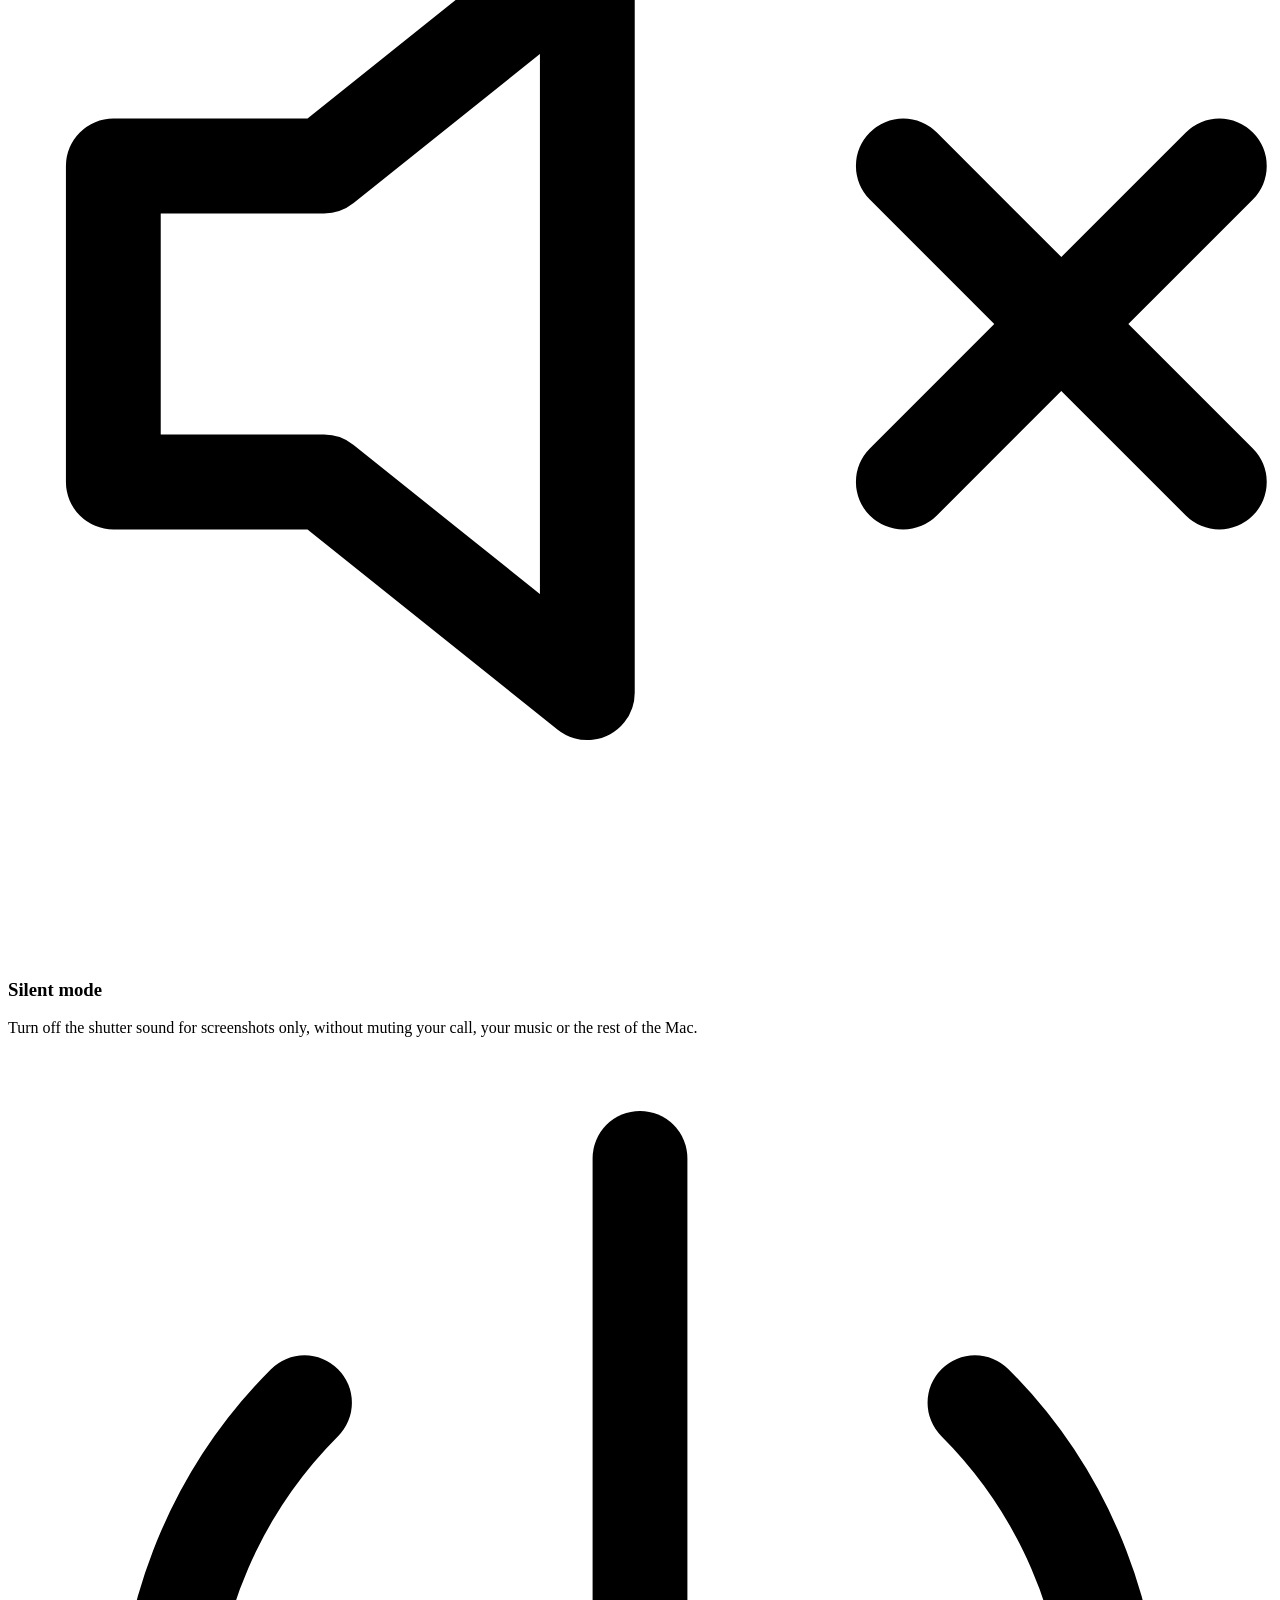
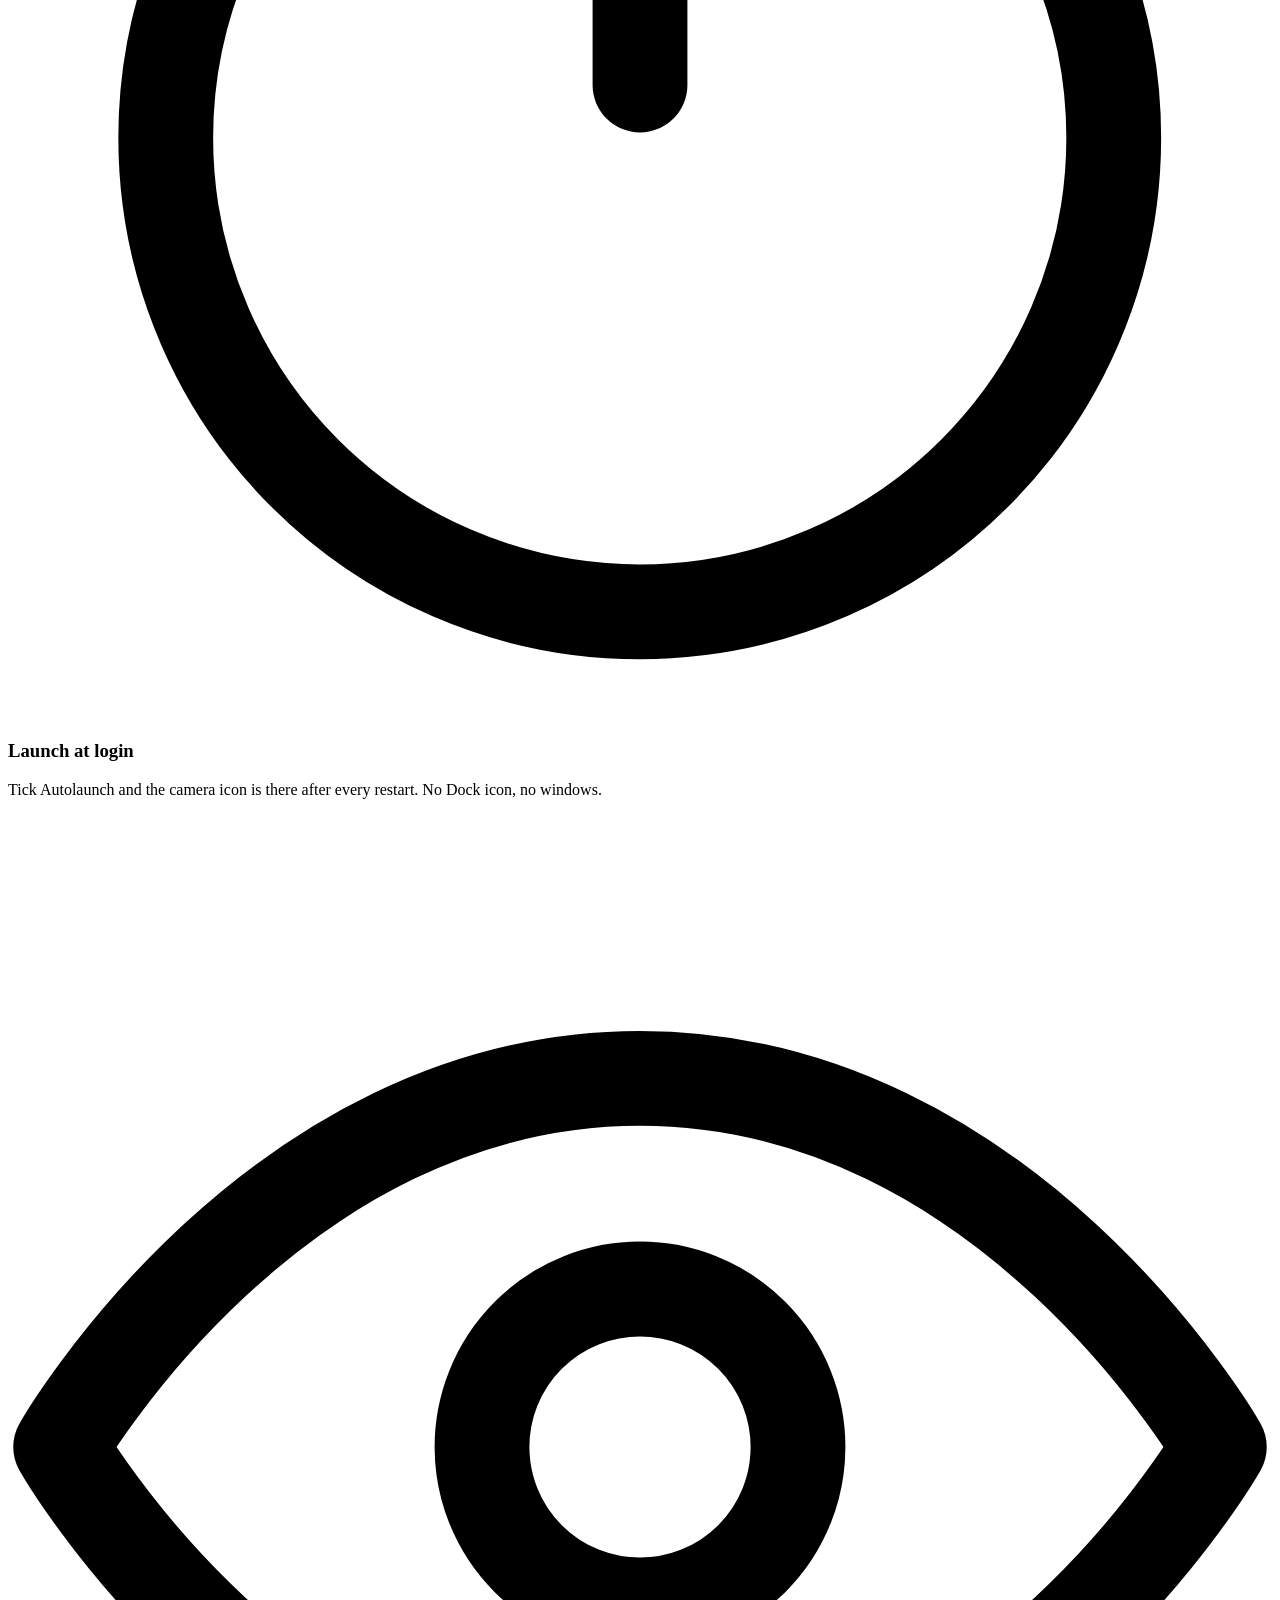
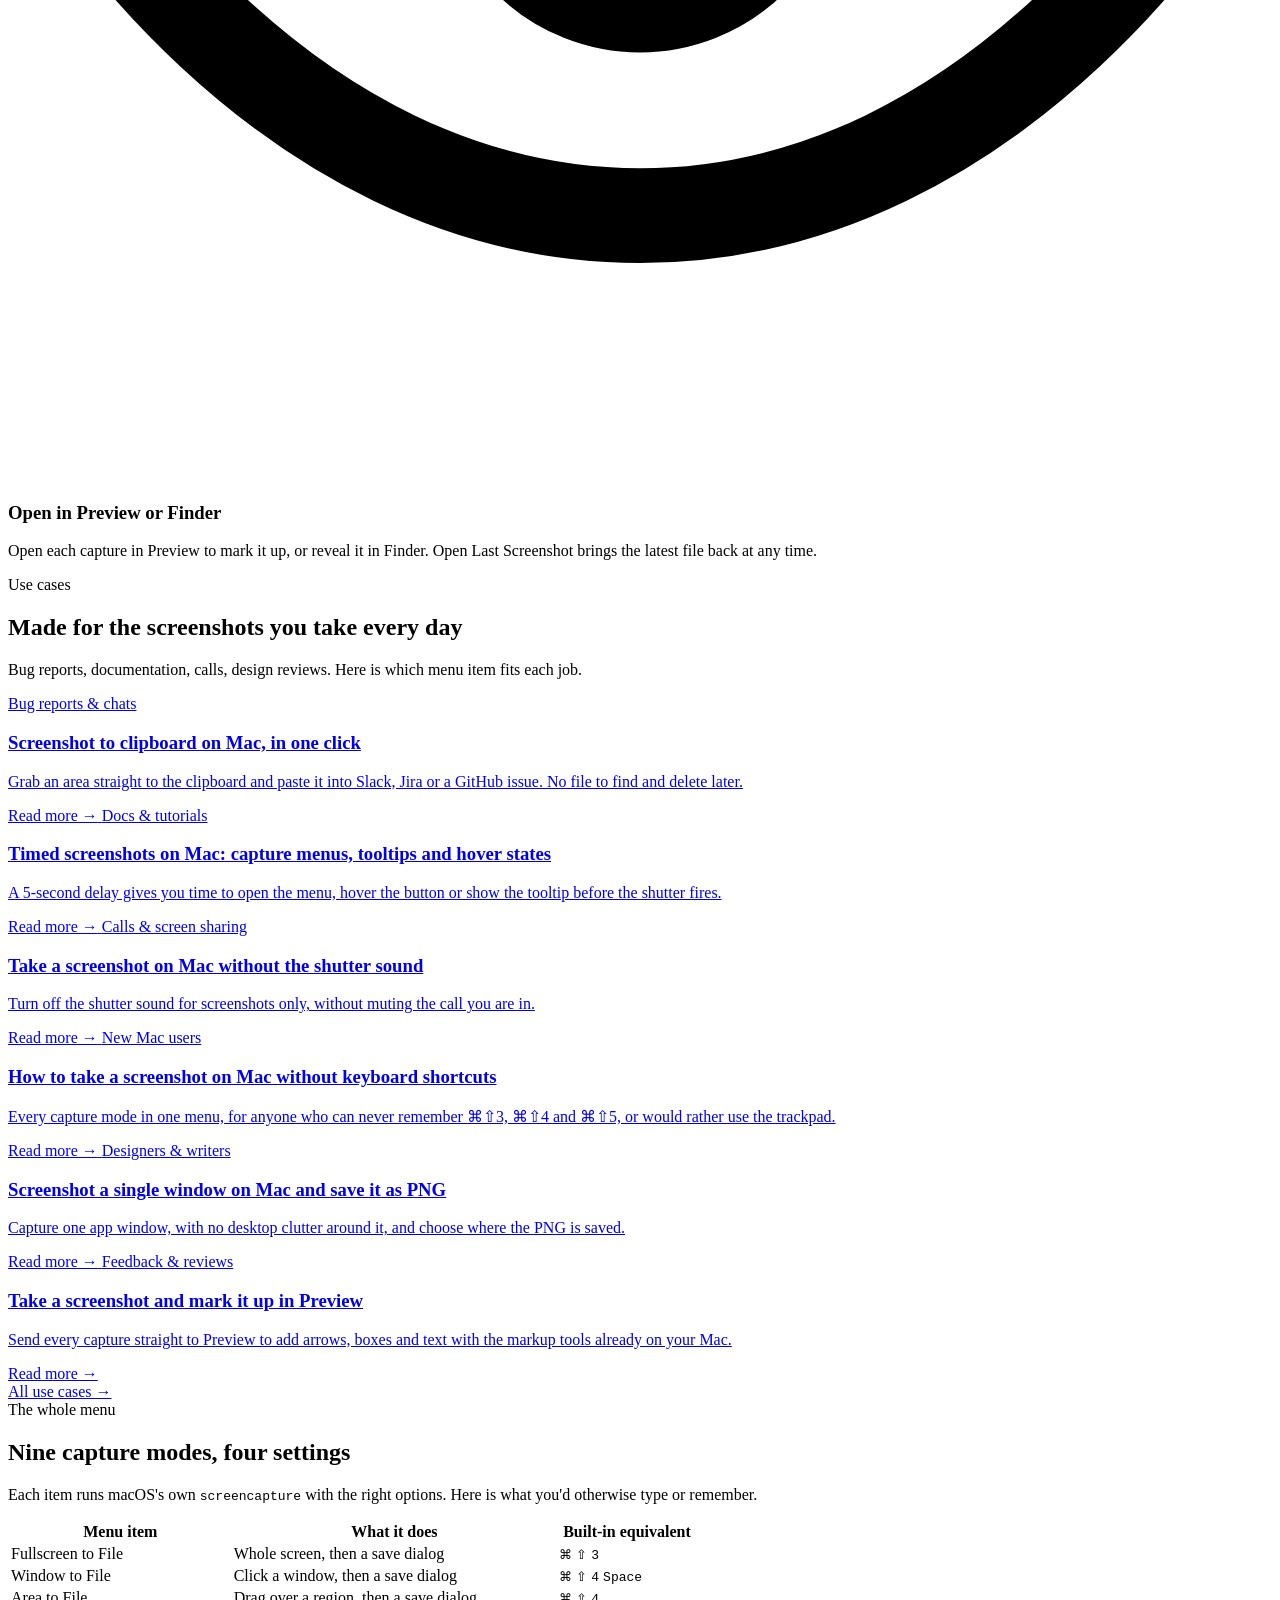
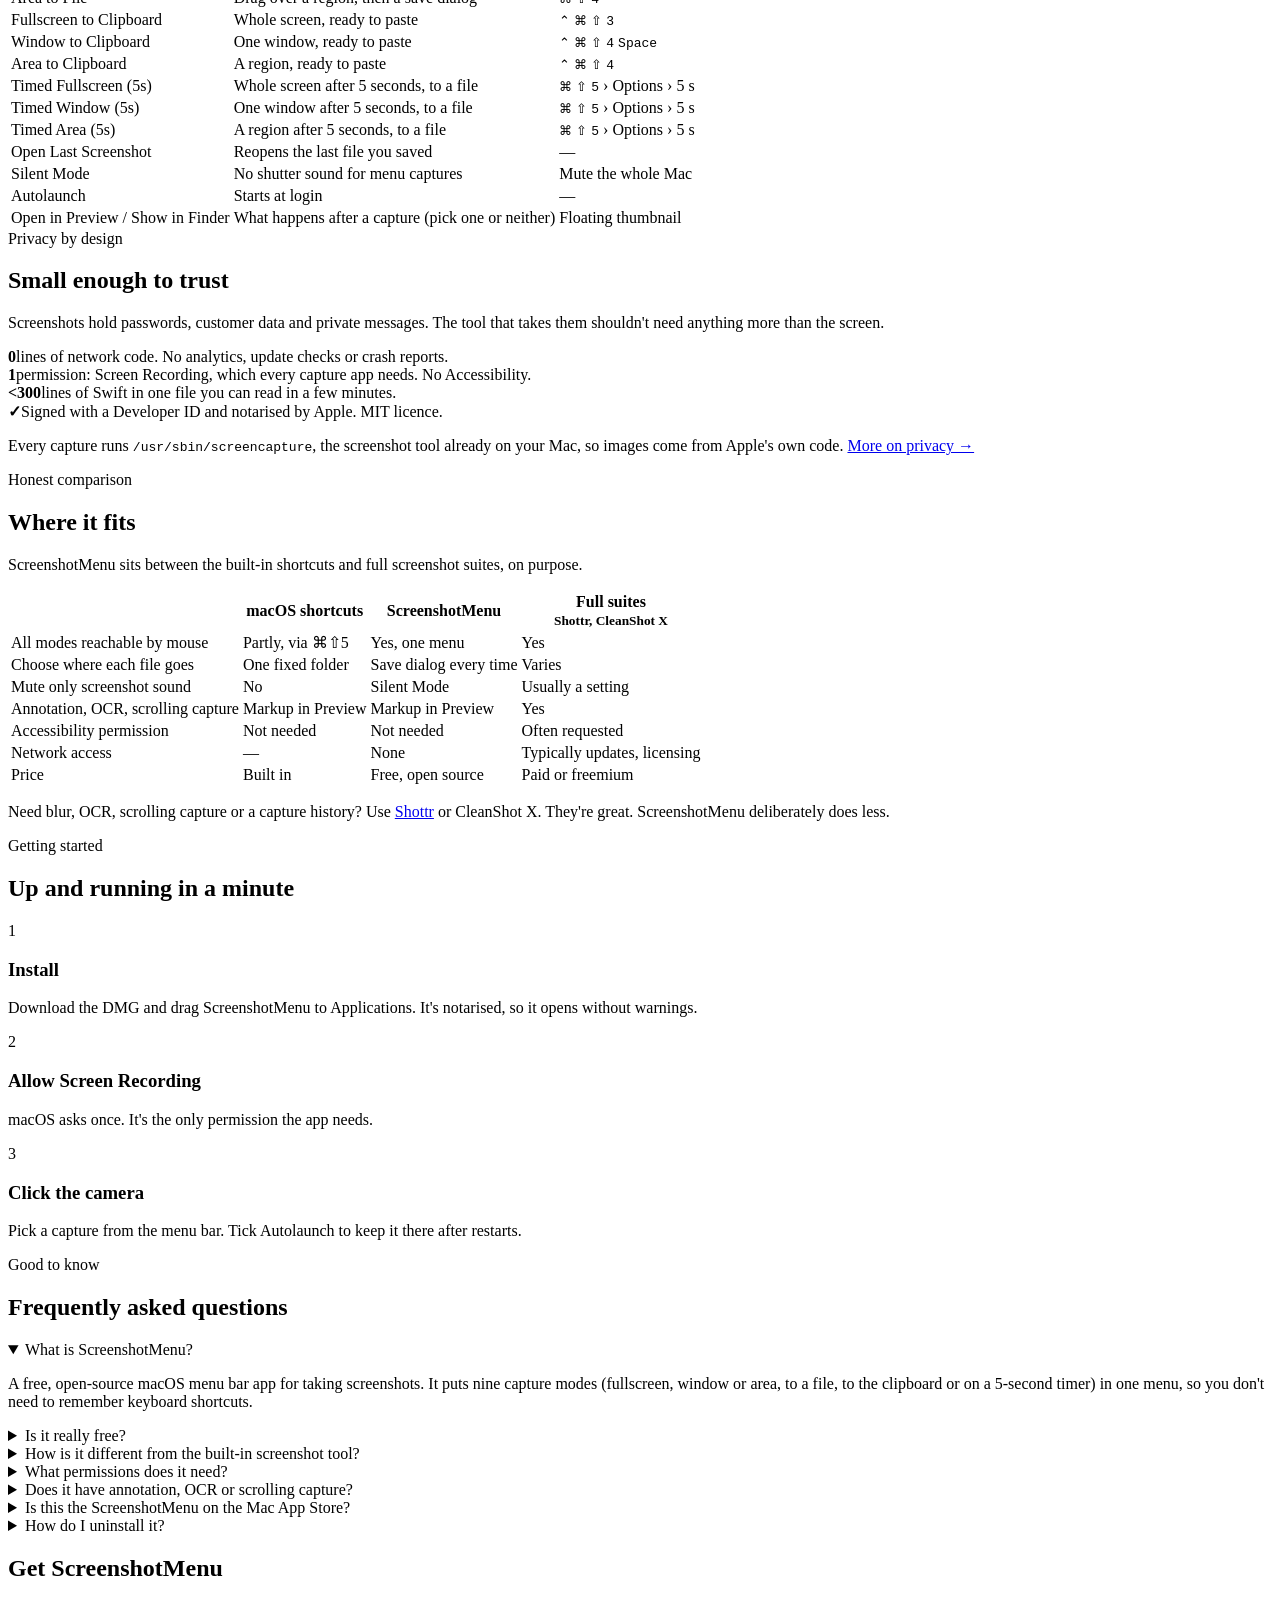
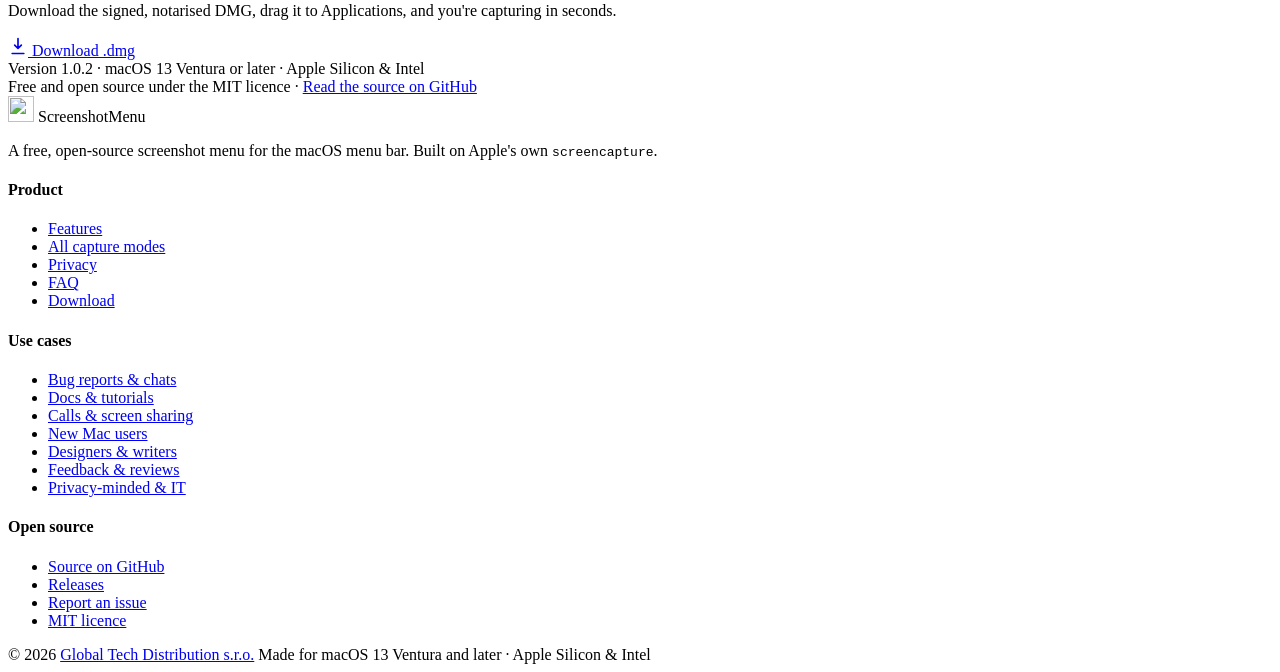
==== commit b1a95965: "site: add use-case pages, privacy and comparison sections Seven use-case pages under /use-cases/, ea" ====
--- a/web/index.html
+++ b/web/index.html
@@ -5,31 +5,30 @@
 <meta name="viewport" content="width=device-width, initial-scale=1.0" />
 
 <!-- Primary SEO -->
-<title>ScreenshotMenu — Free macOS Menu Bar Screenshot App</title>
-<meta name="description" content="ScreenshotMenu is a free, lightweight macOS menu bar screenshot tool. Capture fullscreen, window, or area shots to a file or clipboard, with timed captures, silent mode and auto-launch. A simple screenshot maker for Mac." />
-<meta name="keywords" content="macOS screenshot app, mac screenshot maker, menu bar screenshot tool, screen capture mac, free screenshot app macOS, area screenshot mac, window screenshot, clipboard screenshot, timed screenshot, screencapture GUI" />
-<meta name="author" content="ScreenshotMenu" />
+<title>ScreenshotMenu — Free Menu Bar Screenshot App for Mac</title>
+<meta name="description" content="ScreenshotMenu is a free, open-source screenshot app for the Mac menu bar. Capture fullscreen, a window or an area to a file or the clipboard in one click, with timed and silent captures. No network code, no Accessibility permission." />
 <meta name="robots" content="index, follow" />
 <meta name="theme-color" content="#2f6bff" />
 <link rel="canonical" href="https://screenshotmenu.nestimer.com/" />
-<link rel="icon" type="image/png" href="assets/icon.png" />
-<link rel="apple-touch-icon" href="assets/icon.png" />
+<link rel="icon" type="image/png" href="/assets/icon.png" />
+<link rel="apple-touch-icon" href="/assets/icon.png" />
+<link rel="stylesheet" href="/assets/site.css" />
 
 <!-- Open Graph -->
 <meta property="og:type" content="website" />
 <meta property="og:url" content="https://screenshotmenu.nestimer.com/" />
-<meta property="og:title" content="ScreenshotMenu — Free macOS Menu Bar Screenshot App" />
-<meta property="og:description" content="A simple, beautiful screenshot maker for macOS that lives in your menu bar. Capture to file or clipboard, timed shots, silent mode, auto-launch." />
-<meta property="og:image" content="https://screenshotmenu.nestimer.com/assets/menu-screenshot.png" />
+<meta property="og:title" content="ScreenshotMenu — Free Menu Bar Screenshot App for Mac" />
+<meta property="og:description" content="Every macOS screenshot mode one click away in the menu bar. Free, open source, no network code." />
+<meta property="og:image" content="https://screenshotmenu.nestimer.com/assets/og.png" />
 <meta property="og:site_name" content="ScreenshotMenu" />
 
 <!-- Twitter -->
 <meta name="twitter:card" content="summary_large_image" />
-<meta name="twitter:title" content="ScreenshotMenu — Free macOS Menu Bar Screenshot App" />
-<meta name="twitter:description" content="A simple, beautiful screenshot maker for macOS that lives in your menu bar." />
-<meta name="twitter:image" content="https://screenshotmenu.nestimer.com/assets/menu-screenshot.png" />
-
-<!-- Structured data: SoftwareApplication (helps Google & AI assistants) -->
+<meta name="twitter:title" content="ScreenshotMenu — Free Menu Bar Screenshot App for Mac" />
+<meta name="twitter:description" content="Every macOS screenshot mode one click away in the menu bar. Free, open source, no network code." />
+<meta name="twitter:image" content="https://screenshotmenu.nestimer.com/assets/og.png" />
+
+<!-- Structured data: SoftwareApplication -->
 <script type="application/ld+json">
 {
   "@context": "https://schema.org",
@@ -38,31 +37,43 @@
   "applicationCategory": "UtilitiesApplication",
   "applicationSubCategory": "Screenshot Tool",
   "operatingSystem": "macOS 13.0 or later",
-  "processorRequirements": "Apple Silicon / Intel",
-  "description": "ScreenshotMenu is a free, lightweight macOS menu bar app for taking screenshots. Capture fullscreen, window, or a selected area to a file or directly to the clipboard, with timed captures, silent mode, open-in-Preview and auto-launch at login. A simple screenshot maker for Mac built on top of the native screencapture engine.",
-  "offers": {
-    "@type": "Offer",
-    "price": "0",
-    "priceCurrency": "USD"
-  },
+  "processorRequirements": "Apple Silicon or Intel (universal binary)",
+  "description": "ScreenshotMenu is a free, open-source macOS menu bar app for taking screenshots. It captures the full screen, a window or a selected area to a file or the clipboard, with 5-second timed captures, silent mode, open-in-Preview and launch at login. It is a thin wrapper around the built-in screencapture tool, with no network code and no Accessibility permission.",
+  "offers": { "@type": "Offer", "price": "0", "priceCurrency": "USD" },
   "featureList": [
     "Fullscreen, window and area capture",
-    "Save to file or copy to clipboard",
+    "Save to file with a save dialog, or copy to the clipboard",
     "Timed 5-second captures",
     "Open last screenshot",
     "Silent mode (no shutter sound)",
-    "Auto-launch at login",
+    "Launch at login",
     "Open in Preview or reveal in Finder",
-    "Native menu bar app, no Dock icon"
+    "No network code, no analytics, no Accessibility permission",
+    "Open source under the MIT licence"
   ],
   "image": "https://screenshotmenu.nestimer.com/assets/menu-screenshot.png",
+  "screenshot": "https://screenshotmenu.nestimer.com/assets/menu-screenshot.png",
   "url": "https://screenshotmenu.nestimer.com/",
   "downloadUrl": "https://github.com/ScreenshotMenu/ScreenshotMenu/releases/latest/download/ScreenshotMenu.dmg",
-  "softwareVersion": "1.0"
+  "softwareVersion": "1.0.2",
+  "license": "https://opensource.org/licenses/MIT",
+  "codeRepository": "https://github.com/ScreenshotMenu/ScreenshotMenu",
+  "publisher": { "@id": "https://gt-d.cz/#org" }
 }
 </script>
 
-<!-- Structured data: FAQ (AI & search rich results) -->
+<!-- Structured data: Organization -->
+<script type="application/ld+json">
+{
+  "@context": "https://schema.org",
+  "@type": "Organization",
+  "@id": "https://gt-d.cz/#org",
+  "name": "Global Tech Distribution s.r.o.",
+  "url": "https://gt-d.cz"
+}
+</script>
+
+<!-- Structured data: FAQ -->
 <script type="application/ld+json">
 {
   "@context": "https://schema.org",
@@ -71,282 +82,82 @@
     {
       "@type": "Question",
       "name": "What is ScreenshotMenu?",
-      "acceptedAnswer": {
-        "@type": "Answer",
-        "text": "ScreenshotMenu is a free, lightweight macOS menu bar app for taking screenshots. It lets you capture the full screen, a single window, or a selected area, and save it to a file or copy it straight to the clipboard."
-      }
+      "acceptedAnswer": { "@type": "Answer", "text": "ScreenshotMenu is a free, open-source macOS menu bar app for taking screenshots. It puts nine capture modes (fullscreen, window or area, to a file, to the clipboard or on a 5-second timer) in one menu, so you don't need to remember keyboard shortcuts." }
     },
     {
       "@type": "Question",
       "name": "Is ScreenshotMenu free?",
-      "acceptedAnswer": {
-        "@type": "Answer",
-        "text": "Yes. ScreenshotMenu is completely free to download and use on macOS 13 (Ventura) or later."
-      }
+      "acceptedAnswer": { "@type": "Answer", "text": "Yes. It is free and open source under the MIT licence, with no ads, accounts or in-app purchases. It runs on macOS 13 Ventura or later, on Apple Silicon and Intel Macs." }
     },
     {
       "@type": "Question",
-      "name": "How does ScreenshotMenu capture screenshots?",
-      "acceptedAnswer": {
-        "@type": "Answer",
-        "text": "It provides a clean menu bar interface on top of macOS's built-in screencapture engine, so screenshots look identical to native macOS captures while being one click away from your menu bar."
-      }
+      "name": "How is it different from the built-in macOS screenshot tool?",
+      "acceptedAnswer": { "@type": "Answer", "text": "It uses the same engine, Apple's screencapture tool, so images are identical. The difference is access: every mode is one click away in the menu bar, file captures always ask where to save, and silent mode mutes only screenshots." }
     },
     {
       "@type": "Question",
-      "name": "Does ScreenshotMenu support timed screenshots?",
-      "acceptedAnswer": {
-        "@type": "Answer",
-        "text": "Yes. You can take timed fullscreen, window, or area screenshots with a 5-second delay, which is useful for capturing menus, tooltips, and hover states."
-      }
+      "name": "What permissions does ScreenshotMenu need?",
+      "acceptedAnswer": { "@type": "Answer", "text": "Only Screen Recording, which macOS requires for every app that captures the screen. It does not ask for Accessibility, and it contains no network code." }
+    },
+    {
+      "@type": "Question",
+      "name": "Does ScreenshotMenu have annotation, OCR or scrolling capture?",
+      "acceptedAnswer": { "@type": "Answer", "text": "No, deliberately. It can open every capture in Preview, which has arrows, shapes and text. For blur, OCR, scrolling capture or a capture history, a full suite such as Shottr or CleanShot X fits better." }
+    },
+    {
+      "@type": "Question",
+      "name": "Is this the ScreenshotMenu on the Mac App Store?",
+      "acceptedAnswer": { "@type": "Answer", "text": "No. There is an older, unrelated ScreenshotMenu by another developer on the Mac App Store, last updated in 2017. This one is distributed as a signed, notarised DMG from GitHub." }
     }
   ]
 }
 </script>
-
-<style>
-  :root {
-    --accent: #2f6bff;
-    --accent-2: #5b8bff;
-    --ink: #0b1220;
-    --muted: #5b6678;
-    --bg: #f6f8fd;
-    --card: #ffffff;
-    --border: #e6eaf2;
-    --radius: 18px;
-    --shadow: 0 20px 60px -20px rgba(20, 40, 90, .25);
-    --shadow-sm: 0 6px 24px -10px rgba(20, 40, 90, .18);
-  }
-
-  * { box-sizing: border-box; margin: 0; padding: 0; }
-
-  html { scroll-behavior: smooth; }
-
-  body {
-    font-family: -apple-system, BlinkMacSystemFont, "SF Pro Display", "Inter", "Segoe UI", system-ui, sans-serif;
-    color: var(--ink);
-    background: var(--bg);
-    line-height: 1.6;
-    -webkit-font-smoothing: antialiased;
-    overflow-x: hidden;
-  }
-
-  /* ambient gradient blobs */
-  body::before, body::after {
-    content: "";
-    position: fixed;
-    border-radius: 50%;
-    filter: blur(90px);
-    z-index: -1;
-    opacity: .5;
-  }
-  body::before {
-    width: 520px; height: 520px;
-    background: radial-gradient(circle, #9bb8ff, transparent 70%);
-    top: -160px; right: -120px;
-  }
-  body::after {
-    width: 480px; height: 480px;
-    background: radial-gradient(circle, #c9d8ff, transparent 70%);
-    bottom: -160px; left: -140px;
-  }
-
-  a { color: inherit; text-decoration: none; }
-
-  .wrap { max-width: 1080px; margin: 0 auto; padding: 0 24px; }
-
-  /* NAV */
-  nav {
-    position: sticky; top: 0; z-index: 50;
-    backdrop-filter: saturate(180%) blur(20px);
-    background: rgba(246, 248, 253, .72);
-    border-bottom: 1px solid var(--border);
-  }
-  nav .wrap { display: flex; align-items: center; justify-content: space-between; height: 64px; }
-  .brand { display: flex; align-items: center; gap: 10px; font-weight: 700; font-size: 17px; letter-spacing: -.02em; }
-  .brand img { width: 30px; height: 30px; border-radius: 8px; box-shadow: var(--shadow-sm); }
-  .nav-links { display: flex; gap: 26px; font-size: 14.5px; color: var(--muted); font-weight: 500; }
-  .nav-links a:hover { color: var(--ink); }
-  .nav-cta {
-    background: var(--accent); color: #fff; padding: 8px 16px; border-radius: 10px;
-    font-size: 14px; font-weight: 600; box-shadow: var(--shadow-sm);
-    transition: transform .15s ease, box-shadow .15s ease;
-  }
-  .nav-cta:hover { transform: translateY(-1px); box-shadow: 0 10px 24px -8px rgba(47,107,255,.6); }
-  @media (max-width: 720px) { .nav-links { display: none; } }
-
-  /* HERO */
-  .hero { padding: 86px 0 56px; }
-  .hero .wrap { display: grid; grid-template-columns: 1.05fr .95fr; gap: 48px; align-items: center; }
-  .pill {
-    display: inline-flex; align-items: center; gap: 8px;
-    background: #eaf0ff; color: var(--accent); font-weight: 600; font-size: 13px;
-    padding: 6px 12px; border-radius: 999px; margin-bottom: 22px;
-    border: 1px solid #d8e2ff;
-  }
-  .pill .dot { width: 7px; height: 7px; border-radius: 50%; background: var(--accent); }
-  h1 {
-    font-size: clamp(38px, 5.4vw, 60px); line-height: 1.04; letter-spacing: -.035em;
-    font-weight: 800; margin-bottom: 20px;
-  }
-  h1 .grad {
-    background: linear-gradient(120deg, var(--accent), var(--accent-2));
-    -webkit-background-clip: text; background-clip: text; color: transparent;
-  }
-  .lead { font-size: 18.5px; color: var(--muted); max-width: 520px; margin-bottom: 30px; }
-  .cta-row { display: flex; gap: 14px; align-items: center; flex-wrap: wrap; }
-  .btn-primary {
-    display: inline-flex; align-items: center; gap: 10px;
-    background: var(--accent); color: #fff; font-weight: 650; font-size: 15.5px;
-    padding: 14px 24px; border-radius: 14px; box-shadow: 0 14px 34px -12px rgba(47,107,255,.7);
-    transition: transform .15s ease, box-shadow .15s ease;
-  }
-  .btn-primary:hover { transform: translateY(-2px); box-shadow: 0 20px 44px -12px rgba(47,107,255,.85); }
-  .btn-ghost {
-    display: inline-flex; align-items: center; gap: 8px;
-    color: var(--ink); font-weight: 600; font-size: 15px; padding: 14px 18px;
-    border-radius: 14px; border: 1px solid var(--border); background: var(--card);
-    transition: border-color .15s ease;
-  }
-  .btn-ghost:hover { border-color: #c7d2e8; }
-  .meta-line { margin-top: 18px; font-size: 13.5px; color: var(--muted); display: flex; gap: 16px; flex-wrap: wrap; }
-  .meta-line span { display: inline-flex; align-items: center; gap: 6px; }
-
-  /* hero visual */
-  .shot-stage {
-    position: relative; display: flex; justify-content: center;
-    padding: 30px;
-    border-radius: 26px;
-    background:
-      radial-gradient(120% 120% at 30% 0%, #dbe6ff 0%, #eef3ff 45%, #f6f8fd 100%);
-    border: 1px solid var(--border);
-    box-shadow: var(--shadow);
-  }
-  .shot-stage img.shot {
-    width: 88%; max-width: 360px; border-radius: 14px;
-    box-shadow: 0 30px 70px -24px rgba(20,40,90,.5);
-  }
-
-  @media (max-width: 880px) {
-    .hero .wrap { grid-template-columns: 1fr; }
-    .hero { padding: 56px 0 36px; }
-    .lead { margin-left: auto; margin-right: auto; }
-    .hero .col-text { text-align: center; }
-    .cta-row { justify-content: center; }
-    .meta-line { justify-content: center; }
-  }
-
-  /* SECTION */
-  section { padding: 64px 0; }
-  .section-head { text-align: center; max-width: 640px; margin: 0 auto 48px; }
-  .section-head h2 { font-size: clamp(28px, 3.6vw, 40px); letter-spacing: -.03em; font-weight: 800; margin-bottom: 14px; }
-  .section-head p { color: var(--muted); font-size: 17px; }
-  .eyebrow { color: var(--accent); font-weight: 700; font-size: 13px; letter-spacing: .08em; text-transform: uppercase; margin-bottom: 12px; }
-
-  /* FEATURE GRID */
-  .grid { display: grid; grid-template-columns: repeat(3, 1fr); gap: 20px; }
-  @media (max-width: 880px) { .grid { grid-template-columns: 1fr; } }
-  .feature {
-    background: var(--card); border: 1px solid var(--border); border-radius: var(--radius);
-    padding: 28px; box-shadow: var(--shadow-sm);
-    transition: transform .18s ease, box-shadow .18s ease;
-  }
-  .feature:hover { transform: translateY(-4px); box-shadow: var(--shadow); }
-  .ficon {
-    width: 48px; height: 48px; border-radius: 13px; display: grid; place-items: center;
-    background: linear-gradient(135deg, #eaf0ff, #dbe6ff); color: var(--accent); margin-bottom: 18px;
-  }
-  .ficon svg { width: 26px; height: 26px; }
-  .feature h3 { font-size: 18px; letter-spacing: -.01em; margin-bottom: 8px; }
-  .feature p { color: var(--muted); font-size: 15px; }
-
-  /* HOW / steps */
-  .how { background: linear-gradient(180deg, #fff, #f1f5ff); border-top: 1px solid var(--border); border-bottom: 1px solid var(--border); }
-  .steps { display: grid; grid-template-columns: repeat(3, 1fr); gap: 26px; }
-  @media (max-width: 880px) { .steps { grid-template-columns: 1fr; } }
-  .step { text-align: center; }
-  .step .num {
-    width: 44px; height: 44px; border-radius: 50%; background: var(--accent); color: #fff;
-    display: grid; place-items: center; font-weight: 700; margin: 0 auto 16px; box-shadow: var(--shadow-sm);
-  }
-  .step h3 { font-size: 17px; margin-bottom: 8px; }
-  .step p { color: var(--muted); font-size: 15px; }
-
-  /* FAQ */
-  .faq-list { max-width: 760px; margin: 0 auto; display: flex; flex-direction: column; gap: 14px; }
-  details {
-    background: var(--card); border: 1px solid var(--border); border-radius: 14px;
-    padding: 4px 22px; box-shadow: var(--shadow-sm);
-  }
-  details summary {
-    cursor: pointer; list-style: none; padding: 16px 0; font-weight: 650; font-size: 16.5px;
-    display: flex; justify-content: space-between; align-items: center; gap: 16px;
-  }
-  details summary::-webkit-details-marker { display: none; }
-  details summary::after { content: "+"; color: var(--accent); font-size: 22px; font-weight: 400; transition: transform .2s ease; }
-  details[open] summary::after { transform: rotate(45deg); }
-  details p { color: var(--muted); padding: 0 0 18px; font-size: 15.5px; }
-
-  /* DOWNLOAD CTA */
-  .download {
-    text-align: center;
-    background: linear-gradient(135deg, var(--accent), #1f4fd6);
-    color: #fff; border-radius: 28px; padding: 64px 32px; margin: 24px 0 0;
-    box-shadow: 0 30px 70px -24px rgba(47,107,255,.6);
-  }
-  .download h2 { font-size: clamp(28px, 4vw, 42px); letter-spacing: -.03em; margin-bottom: 14px; font-weight: 800; }
-  .download p { opacity: .9; font-size: 17px; max-width: 520px; margin: 0 auto 30px; }
-  .download .btn-primary { background: #fff; color: var(--accent); box-shadow: 0 14px 34px -12px rgba(0,0,0,.4); }
-  .download .btn-primary:hover { box-shadow: 0 20px 44px -12px rgba(0,0,0,.5); }
-  .download .sub { margin-top: 16px; font-size: 13.5px; opacity: .8; }
-
-  /* FOOTER */
-  footer { padding: 48px 0 60px; text-align: center; color: var(--muted); font-size: 14px; }
-  footer .brand { justify-content: center; margin-bottom: 14px; color: var(--ink); }
-  footer a { color: var(--accent); font-weight: 600; }
-</style>
 </head>
 <body>
 
+<!-- NAV -->
 <nav>
   <div class="wrap">
-    <a class="brand" href="#top"><img src="assets/icon.png" alt="ScreenshotMenu icon" /> ScreenshotMenu</a>
+    <a class="brand" href="/"><img src="/assets/icon.png" alt="" width="30" height="30" /> ScreenshotMenu</a>
     <div class="nav-links">
-      <a href="#features">Features</a>
-      <a href="#how">How it works</a>
-      <a href="#faq">FAQ</a>
-    </div>
-    <a class="nav-cta" href="#download">Download</a>
+      <a href="/#features">Features</a>
+      <a href="/use-cases/">Use cases</a>
+      <a href="/#privacy">Privacy</a>
+      <a href="/#faq">FAQ</a>
+    </div>
+    <a class="nav-cta" href="/#download">Download</a>
   </div>
 </nav>
+<!-- /NAV -->
 
 <!-- HERO -->
 <header class="hero" id="top">
   <div class="wrap">
     <div class="col-text">
-      <span class="pill"><span class="dot"></span> Free · macOS menu bar app</span>
-      <h1>The simple <span class="grad">screenshot maker</span> for your Mac menu bar.</h1>
+      <span class="pill"><span class="dot"></span> Free &amp; open source · macOS menu bar app</span>
+      <h1>Every Mac screenshot, <span class="grad">one click away.</span></h1>
       <p class="lead">
-        ScreenshotMenu lives quietly in your menu bar and turns macOS screen capture into one click.
-        Grab the fullscreen, a window, or any area — straight to a file or your clipboard.
+        ScreenshotMenu puts all of macOS's screenshot modes into one menu bar menu.
+        Grab the full screen, a window or any area, to a file or straight to the clipboard,
+        without remembering a single shortcut.
       </p>
       <div class="cta-row">
         <a class="btn-primary" href="#download">
           <svg width="20" height="20" viewBox="0 0 24 24" fill="none" stroke="currentColor" stroke-width="2" stroke-linecap="round" stroke-linejoin="round"><path d="M12 3v12m0 0l-4-4m4 4l4-4M5 21h14"/></svg>
           Download for macOS
         </a>
-        <a class="btn-ghost" href="#features">See features</a>
+        <a class="btn-ghost" href="/use-cases/">See use cases</a>
       </div>
       <div class="meta-line">
         <span>🍎 macOS 13 Ventura+</span>
-        <span>🪶 Tiny & native</span>
-        <span>💸 100% free</span>
+        <span>🔒 No network code</span>
+        <span>💸 Free, MIT licence</span>
       </div>
     </div>
 
     <div class="col-visual">
       <div class="shot-stage">
-        <img class="shot" src="assets/menu-screenshot.png" alt="ScreenshotMenu open in the macOS menu bar showing capture options" />
+        <img class="shot" src="/assets/menu-screenshot.png" width="388" height="692" alt="The ScreenshotMenu menu open in the macOS menu bar, listing file, clipboard and timed capture modes and settings" />
       </div>
     </div>
   </div>
@@ -357,47 +168,170 @@
   <div class="wrap">
     <div class="section-head">
       <div class="eyebrow">Everything you need</div>
-      <h2>Powerful capture, zero clutter</h2>
-      <p>All the essentials of a great screenshot tool, packed into one tidy menu bar drop-down.</p>
+      <h2>Native capture, zero clutter</h2>
+      <p>The essentials of a screenshot tool in one tidy drop-down. Nothing more.</p>
     </div>
 
     <div class="grid">
       <div class="feature">
         <div class="ficon"><svg viewBox="0 0 24 24" fill="none" stroke="currentColor" stroke-width="1.8" stroke-linecap="round" stroke-linejoin="round"><path d="M4 7V5a1 1 0 0 1 1-1h2M17 4h2a1 1 0 0 1 1 1v2M20 17v2a1 1 0 0 1-1 1h-2M7 20H5a1 1 0 0 1-1-1v-2"/><circle cx="12" cy="12" r="3"/></svg></div>
-        <h3>Fullscreen, window & area</h3>
-        <p>Capture the entire screen, a single window, or drag to select any region — just like native macOS, but faster to reach.</p>
+        <h3>Fullscreen, window &amp; area</h3>
+        <p>Capture the whole screen, a single window, or drag over any region. Same results as native macOS, but one click to reach.</p>
       </div>
 
       <div class="feature">
         <div class="ficon"><svg viewBox="0 0 24 24" fill="none" stroke="currentColor" stroke-width="1.8" stroke-linecap="round" stroke-linejoin="round"><rect x="8" y="2" width="8" height="4" rx="1"/><path d="M16 4h2a2 2 0 0 1 2 2v14a2 2 0 0 1-2 2H6a2 2 0 0 1-2-2V6a2 2 0 0 1 2-2h2"/></svg></div>
         <h3>File or clipboard</h3>
-        <p>Save shots as PNG with a smart default name, or copy straight to the clipboard to paste into chats, docs and design tools.</p>
+        <p>Save a PNG through a save dialog that opens once the screen is clear, or copy straight to the clipboard to paste into chats and tickets.</p>
       </div>
 
       <div class="feature">
         <div class="ficon"><svg viewBox="0 0 24 24" fill="none" stroke="currentColor" stroke-width="1.8" stroke-linecap="round" stroke-linejoin="round"><circle cx="12" cy="13" r="8"/><path d="M12 9v4l2 2M9 2h6"/></svg></div>
         <h3>Timed captures</h3>
-        <p>A 5-second delay lets you open menus, tooltips and hover states before the shutter fires. Available for every capture mode.</p>
+        <p>A 5-second delay gives you time to open menus, tooltips and hover states before the shutter fires. Fullscreen, window or area.</p>
       </div>
 
       <div class="feature">
         <div class="ficon"><svg viewBox="0 0 24 24" fill="none" stroke="currentColor" stroke-width="1.8" stroke-linecap="round" stroke-linejoin="round"><path d="M11 5 6 9H2v6h4l5 4V5z"/><line x1="23" y1="9" x2="17" y2="15"/><line x1="17" y1="9" x2="23" y2="15"/></svg></div>
         <h3>Silent mode</h3>
-        <p>Mute the camera shutter sound for distraction-free captures during meetings, recordings or late-night work.</p>
+        <p>Turn off the shutter sound for screenshots only, without muting your call, your music or the rest of the Mac.</p>
       </div>
 
       <div class="feature">
         <div class="ficon"><svg viewBox="0 0 24 24" fill="none" stroke="currentColor" stroke-width="1.8" stroke-linecap="round" stroke-linejoin="round"><path d="M18.36 6.64a9 9 0 1 1-12.73 0"/><line x1="12" y1="2" x2="12" y2="12"/></svg></div>
-        <h3>Auto-launch at login</h3>
-        <p>Toggle launch-at-login so ScreenshotMenu is always ready in your menu bar — no Dock icon, no fuss.</p>
+        <h3>Launch at login</h3>
+        <p>Tick Autolaunch and the camera icon is there after every restart. No Dock icon, no windows.</p>
       </div>
 
       <div class="feature">
         <div class="ficon"><svg viewBox="0 0 24 24" fill="none" stroke="currentColor" stroke-width="1.8" stroke-linecap="round" stroke-linejoin="round"><path d="M1 12s4-7 11-7 11 7 11 7-4 7-11 7-11-7-11-7z"/><circle cx="12" cy="12" r="3"/></svg></div>
         <h3>Open in Preview or Finder</h3>
-        <p>Automatically reveal each new screenshot in Finder or open it in Preview — or reopen your last capture instantly.</p>
-      </div>
-    </div>
+        <p>Open each capture in Preview to mark it up, or reveal it in Finder. Open Last Screenshot brings the latest file back at any time.</p>
+      </div>
+    </div>
+  </div>
+</section>
+
+<!-- USE CASES -->
+<section id="use-cases" class="how">
+  <div class="wrap">
+    <div class="section-head">
+      <div class="eyebrow">Use cases</div>
+      <h2>Made for the screenshots you take every day</h2>
+      <p>Bug reports, documentation, calls, design reviews. Here is which menu item fits each job.</p>
+    </div>
+    <div class="uc-grid">
+<!-- USE-CASES -->
+      <a class="uc-card" href="/use-cases/screenshot-to-clipboard/">
+        <span class="who">Bug reports &amp; chats</span>
+        <h3>Screenshot to clipboard on Mac, in one click</h3>
+        <p>Grab an area straight to the clipboard and paste it into Slack, Jira or a GitHub issue. No file to find and delete later.</p>
+        <span class="more">Read more →</span>
+      </a>
+      <a class="uc-card" href="/use-cases/timed-screenshot/">
+        <span class="who">Docs &amp; tutorials</span>
+        <h3>Timed screenshots on Mac: capture menus, tooltips and hover states</h3>
+        <p>A 5-second delay gives you time to open the menu, hover the button or show the tooltip before the shutter fires.</p>
+        <span class="more">Read more →</span>
+      </a>
+      <a class="uc-card" href="/use-cases/silent-screenshot/">
+        <span class="who">Calls &amp; screen sharing</span>
+        <h3>Take a screenshot on Mac without the shutter sound</h3>
+        <p>Turn off the shutter sound for screenshots only, without muting the call you are in.</p>
+        <span class="more">Read more →</span>
+      </a>
+      <a class="uc-card" href="/use-cases/screenshot-without-keyboard/">
+        <span class="who">New Mac users</span>
+        <h3>How to take a screenshot on Mac without keyboard shortcuts</h3>
+        <p>Every capture mode in one menu, for anyone who can never remember ⌘⇧3, ⌘⇧4 and ⌘⇧5, or would rather use the trackpad.</p>
+        <span class="more">Read more →</span>
+      </a>
+      <a class="uc-card" href="/use-cases/window-screenshot/">
+        <span class="who">Designers &amp; writers</span>
+        <h3>Screenshot a single window on Mac and save it as PNG</h3>
+        <p>Capture one app window, with no desktop clutter around it, and choose where the PNG is saved.</p>
+        <span class="more">Read more →</span>
+      </a>
+      <a class="uc-card" href="/use-cases/annotate-screenshots/">
+        <span class="who">Feedback &amp; reviews</span>
+        <h3>Take a screenshot and mark it up in Preview</h3>
+        <p>Send every capture straight to Preview to add arrows, boxes and text with the markup tools already on your Mac.</p>
+        <span class="more">Read more →</span>
+      </a>
+<!-- /USE-CASES -->
+    </div>
+    <div class="center-link"><a href="/use-cases/">All use cases →</a></div>
+  </div>
+</section>
+
+<!-- ALL MODES -->
+<section id="modes">
+  <div class="wrap">
+    <div class="section-head">
+      <div class="eyebrow">The whole menu</div>
+      <h2>Nine capture modes, four settings</h2>
+      <p>Each item runs macOS's own <code>screencapture</code> with the right options. Here is what you'd otherwise type or remember.</p>
+    </div>
+    <div class="table-wrap">
+      <table>
+        <tr><th>Menu item</th><th>What it does</th><th>Built-in equivalent</th></tr>
+        <tr><td><span class="mi">Fullscreen to File</span></td><td>Whole screen, then a save dialog</td><td><kbd>⌘</kbd> <kbd>⇧</kbd> <kbd>3</kbd></td></tr>
+        <tr><td><span class="mi">Window to File</span></td><td>Click a window, then a save dialog</td><td><kbd>⌘</kbd> <kbd>⇧</kbd> <kbd>4</kbd> <kbd>Space</kbd></td></tr>
+        <tr><td><span class="mi">Area to File</span></td><td>Drag over a region, then a save dialog</td><td><kbd>⌘</kbd> <kbd>⇧</kbd> <kbd>4</kbd></td></tr>
+        <tr><td><span class="mi">Fullscreen to Clipboard</span></td><td>Whole screen, ready to paste</td><td><kbd>⌃</kbd> <kbd>⌘</kbd> <kbd>⇧</kbd> <kbd>3</kbd></td></tr>
+        <tr><td><span class="mi">Window to Clipboard</span></td><td>One window, ready to paste</td><td><kbd>⌃</kbd> <kbd>⌘</kbd> <kbd>⇧</kbd> <kbd>4</kbd> <kbd>Space</kbd></td></tr>
+        <tr><td><span class="mi">Area to Clipboard</span></td><td>A region, ready to paste</td><td><kbd>⌃</kbd> <kbd>⌘</kbd> <kbd>⇧</kbd> <kbd>4</kbd></td></tr>
+        <tr><td><span class="mi">Timed Fullscreen (5s)</span></td><td>Whole screen after 5 seconds, to a file</td><td><kbd>⌘</kbd> <kbd>⇧</kbd> <kbd>5</kbd> › Options › 5 s</td></tr>
+        <tr><td><span class="mi">Timed Window (5s)</span></td><td>One window after 5 seconds, to a file</td><td><kbd>⌘</kbd> <kbd>⇧</kbd> <kbd>5</kbd> › Options › 5 s</td></tr>
+        <tr><td><span class="mi">Timed Area (5s)</span></td><td>A region after 5 seconds, to a file</td><td><kbd>⌘</kbd> <kbd>⇧</kbd> <kbd>5</kbd> › Options › 5 s</td></tr>
+        <tr><td><span class="mi">Open Last Screenshot</span></td><td>Reopens the last file you saved</td><td class="no">—</td></tr>
+        <tr><td><span class="mi">Silent Mode</span></td><td>No shutter sound for menu captures</td><td class="no">Mute the whole Mac</td></tr>
+        <tr><td><span class="mi">Autolaunch</span></td><td>Starts at login</td><td class="no">—</td></tr>
+        <tr><td><span class="mi">Open in Preview</span> / <span class="mi">Show in Finder</span></td><td>What happens after a capture (pick one or neither)</td><td class="no">Floating thumbnail</td></tr>
+      </table>
+    </div>
+  </div>
+</section>
+
+<!-- PRIVACY -->
+<section id="privacy" class="privacy">
+  <div class="wrap">
+    <div class="section-head">
+      <div class="eyebrow">Privacy by design</div>
+      <h2>Small enough to trust</h2>
+      <p>Screenshots hold passwords, customer data and private messages. The tool that takes them shouldn't need anything more than the screen.</p>
+    </div>
+    <div class="facts">
+      <div class="fact"><strong>0</strong><span>lines of network code. No analytics, update checks or crash reports.</span></div>
+      <div class="fact"><strong>1</strong><span>permission: Screen Recording, which every capture app needs. No Accessibility.</span></div>
+      <div class="fact"><strong>&lt;300</strong><span>lines of Swift in one file you can read in a few minutes.</span></div>
+      <div class="fact"><strong>✓</strong><span>Signed with a Developer ID and notarised by Apple. MIT licence.</span></div>
+    </div>
+    <p class="note">Every capture runs <code>/usr/sbin/screencapture</code>, the screenshot tool already on your Mac, so images come from Apple's own code. <a href="/use-cases/private-screenshot-app/">More on privacy →</a></p>
+  </div>
+</section>
+
+<!-- COMPARE -->
+<section id="compare">
+  <div class="wrap">
+    <div class="section-head">
+      <div class="eyebrow">Honest comparison</div>
+      <h2>Where it fits</h2>
+      <p>ScreenshotMenu sits between the built-in shortcuts and full screenshot suites, on purpose.</p>
+    </div>
+    <div class="table-wrap">
+      <table>
+        <tr><th></th><th>macOS shortcuts</th><th>ScreenshotMenu</th><th>Full suites<br><small>Shottr, CleanShot X</small></th></tr>
+        <tr><td>All modes reachable by mouse</td><td class="no">Partly, via ⌘⇧5</td><td class="yes">Yes, one menu</td><td class="yes">Yes</td></tr>
+        <tr><td>Choose where each file goes</td><td class="no">One fixed folder</td><td class="yes">Save dialog every time</td><td>Varies</td></tr>
+        <tr><td>Mute only screenshot sound</td><td class="no">No</td><td class="yes">Silent Mode</td><td>Usually a setting</td></tr>
+        <tr><td>Annotation, OCR, scrolling capture</td><td class="no">Markup in Preview</td><td class="no">Markup in Preview</td><td class="yes">Yes</td></tr>
+        <tr><td>Accessibility permission</td><td>Not needed</td><td class="yes">Not needed</td><td>Often requested</td></tr>
+        <tr><td>Network access</td><td>—</td><td class="yes">None</td><td>Typically updates, licensing</td></tr>
+        <tr><td>Price</td><td>Built in</td><td class="yes">Free, open source</td><td>Paid or freemium</td></tr>
+      </table>
+    </div>
+    <p class="note">Need blur, OCR, scrolling capture or a capture history? Use <a href="https://shottr.cc">Shottr</a> or CleanShot X. They're great. ScreenshotMenu deliberately does less.</p>
   </div>
 </section>
 
@@ -405,25 +339,24 @@
 <section class="how" id="how">
   <div class="wrap">
     <div class="section-head">
-      <div class="eyebrow">Dead simple</div>
-      <h2>Three clicks, done</h2>
-      <p>Built on the native macOS capture engine, so your screenshots look exactly as expected.</p>
+      <div class="eyebrow">Getting started</div>
+      <h2>Up and running in a minute</h2>
     </div>
     <div class="steps">
       <div class="step">
         <div class="num">1</div>
-        <h3>Click the menu bar icon</h3>
-        <p>The camera-viewfinder icon sits in your menu bar, always one click away.</p>
+        <h3>Install</h3>
+        <p>Download the DMG and drag ScreenshotMenu to Applications. It's notarised, so it opens without warnings.</p>
       </div>
       <div class="step">
         <div class="num">2</div>
-        <h3>Pick your capture</h3>
-        <p>Choose fullscreen, window or area — to a file, the clipboard, or with a timer.</p>
+        <h3>Allow Screen Recording</h3>
+        <p>macOS asks once. It's the only permission the app needs.</p>
       </div>
       <div class="step">
         <div class="num">3</div>
-        <h3>Save or paste</h3>
-        <p>Name your PNG, or paste from the clipboard anywhere. Optionally open it in Preview.</p>
+        <h3>Click the camera</h3>
+        <p>Pick a capture from the menu bar. Tick Autolaunch to keep it there after restarts.</p>
       </div>
     </div>
   </div>
@@ -439,23 +372,31 @@
     <div class="faq-list">
       <details open>
         <summary>What is ScreenshotMenu?</summary>
-        <p>ScreenshotMenu is a free, lightweight macOS menu bar app for taking screenshots. It lets you capture the full screen, a single window, or a selected area, and save it to a file or copy it straight to the clipboard — all from a tidy drop-down menu.</p>
+        <p>A free, open-source macOS menu bar app for taking screenshots. It puts nine capture modes (fullscreen, window or area, to a file, to the clipboard or on a 5-second timer) in one menu, so you don't need to remember keyboard shortcuts.</p>
       </details>
       <details>
         <summary>Is it really free?</summary>
-        <p>Yes. ScreenshotMenu is completely free to download and use on macOS 13 (Ventura) or later, on both Apple Silicon and Intel Macs.</p>
+        <p>Yes. It's free and open source under the MIT licence, with no ads, accounts or in-app purchases. It runs on macOS 13 Ventura or later, on Apple Silicon and Intel Macs.</p>
       </details>
       <details>
         <summary>How is it different from the built-in screenshot tool?</summary>
-        <p>It uses the same native macOS capture engine, so quality is identical — but it puts every mode (file, clipboard, timed, fullscreen, window, area) one click away in your menu bar, with extras like silent mode, auto-launch and open-in-Preview.</p>
-      </details>
-      <details>
-        <summary>Does it support timed and silent screenshots?</summary>
-        <p>Yes. Take 5-second timed captures to grab menus and hover states, and enable Silent Mode to mute the shutter sound.</p>
-      </details>
-      <details>
-        <summary>Will it clutter my Dock?</summary>
-        <p>No. ScreenshotMenu is a menu-bar-only app (no Dock icon) and uses almost no resources.</p>
+        <p>It uses the same engine, Apple's <code>screencapture</code>, so images are identical. The difference is access: every mode is one click away in the menu bar, file captures always ask where to save, and Silent Mode mutes only screenshots.</p>
+      </details>
+      <details>
+        <summary>What permissions does it need?</summary>
+        <p>Only Screen Recording, which macOS requires for every app that captures the screen, Apple's own included. The prompt mentions system audio because one permission covers both; the app never records video or audio. It doesn't ask for Accessibility and has no network code.</p>
+      </details>
+      <details>
+        <summary>Does it have annotation, OCR or scrolling capture?</summary>
+        <p>No, deliberately. Tick Open in Preview to mark up captures with arrows, shapes and text. For blur, OCR, scrolling capture or a capture history, a full suite such as Shottr or CleanShot X fits better.</p>
+      </details>
+      <details>
+        <summary>Is this the ScreenshotMenu on the Mac App Store?</summary>
+        <p>No. There's an older, unrelated ScreenshotMenu by another developer on the Mac App Store, last updated in 2017. This one is distributed as a signed, notarised DMG from GitHub.</p>
+      </details>
+      <details>
+        <summary>How do I uninstall it?</summary>
+        <p>Untick Autolaunch, choose Quit from the menu, and drag ScreenshotMenu from Applications to the Trash. You can also remove it from System Settings › Privacy &amp; Security › Screen Recording.</p>
       </details>
     </div>
   </div>
@@ -466,12 +407,12 @@
   <div class="wrap">
     <div class="download">
       <h2>Get ScreenshotMenu</h2>
-      <p>Download the signed &amp; notarized DMG, drag it to Applications, and you're capturing in seconds.</p>
+      <p>Download the signed, notarised DMG, drag it to Applications, and you're capturing in seconds.</p>
       <a class="btn-primary" href="https://github.com/ScreenshotMenu/ScreenshotMenu/releases/latest/download/ScreenshotMenu.dmg">
         <svg width="20" height="20" viewBox="0 0 24 24" fill="none" stroke="currentColor" stroke-width="2" stroke-linecap="round" stroke-linejoin="round"><path d="M12 3v12m0 0l-4-4m4 4l4-4M5 21h14"/></svg>
         Download .dmg
       </a>
-      <div class="sub">Requires macOS 13 Ventura or later · Apple Silicon &amp; Intel</div>
+      <div class="sub">Version 1.0.2 · macOS 13 Ventura or later · Apple Silicon &amp; Intel</div>
       <div class="sub">Free and open source under the MIT licence · <a href="https://github.com/ScreenshotMenu/ScreenshotMenu">Read the source on GitHub</a></div>
     </div>
   </div>
@@ -480,11 +421,50 @@
 <!-- FOOTER -->
 <footer>
   <div class="wrap">
-    <div class="brand"><img src="assets/icon.png" alt="ScreenshotMenu icon" style="width:26px;height:26px;border-radius:7px;" /> ScreenshotMenu</div>
-    <p>A simple, free screenshot maker for macOS. Built with Swift &amp; AppKit.</p>
-    <p style="margin-top:10px;">© 2026 ScreenshotMenu · <a href="#top">Back to top</a></p>
+    <div class="foot-grid">
+      <div>
+        <div class="brand"><img src="/assets/icon.png" alt="" width="26" height="26" /> ScreenshotMenu</div>
+        <p>A free, open-source screenshot menu for the macOS menu bar. Built on Apple's own <code>screencapture</code>.</p>
+      </div>
+      <div>
+        <h4>Product</h4>
+        <ul>
+          <li><a href="/#features">Features</a></li>
+          <li><a href="/#modes">All capture modes</a></li>
+          <li><a href="/#privacy">Privacy</a></li>
+          <li><a href="/#faq">FAQ</a></li>
+          <li><a href="https://github.com/ScreenshotMenu/ScreenshotMenu/releases/latest/download/ScreenshotMenu.dmg">Download</a></li>
+        </ul>
+      </div>
+      <div>
+        <h4>Use cases</h4>
+        <ul>
+          <li><a href="/use-cases/screenshot-to-clipboard/">Bug reports &amp; chats</a></li>
+          <li><a href="/use-cases/timed-screenshot/">Docs &amp; tutorials</a></li>
+          <li><a href="/use-cases/silent-screenshot/">Calls &amp; screen sharing</a></li>
+          <li><a href="/use-cases/screenshot-without-keyboard/">New Mac users</a></li>
+          <li><a href="/use-cases/window-screenshot/">Designers &amp; writers</a></li>
+          <li><a href="/use-cases/annotate-screenshots/">Feedback &amp; reviews</a></li>
+          <li><a href="/use-cases/private-screenshot-app/">Privacy-minded &amp; IT</a></li>
+        </ul>
+      </div>
+      <div>
+        <h4>Open source</h4>
+        <ul>
+          <li><a href="https://github.com/ScreenshotMenu/ScreenshotMenu">Source on GitHub</a></li>
+          <li><a href="https://github.com/ScreenshotMenu/ScreenshotMenu/releases">Releases</a></li>
+          <li><a href="https://github.com/ScreenshotMenu/ScreenshotMenu/issues">Report an issue</a></li>
+          <li><a href="https://github.com/ScreenshotMenu/ScreenshotMenu/blob/main/LICENSE">MIT licence</a></li>
+        </ul>
+      </div>
+    </div>
+    <div class="foot-bottom">
+      <span>© 2026 <a href="https://gt-d.cz">Global Tech Distribution s.r.o.</a></span>
+      <span>Made for macOS 13 Ventura and later · Apple Silicon &amp; Intel</span>
+    </div>
   </div>
 </footer>
+<!-- /FOOTER -->
 
 </body>
 </html>
